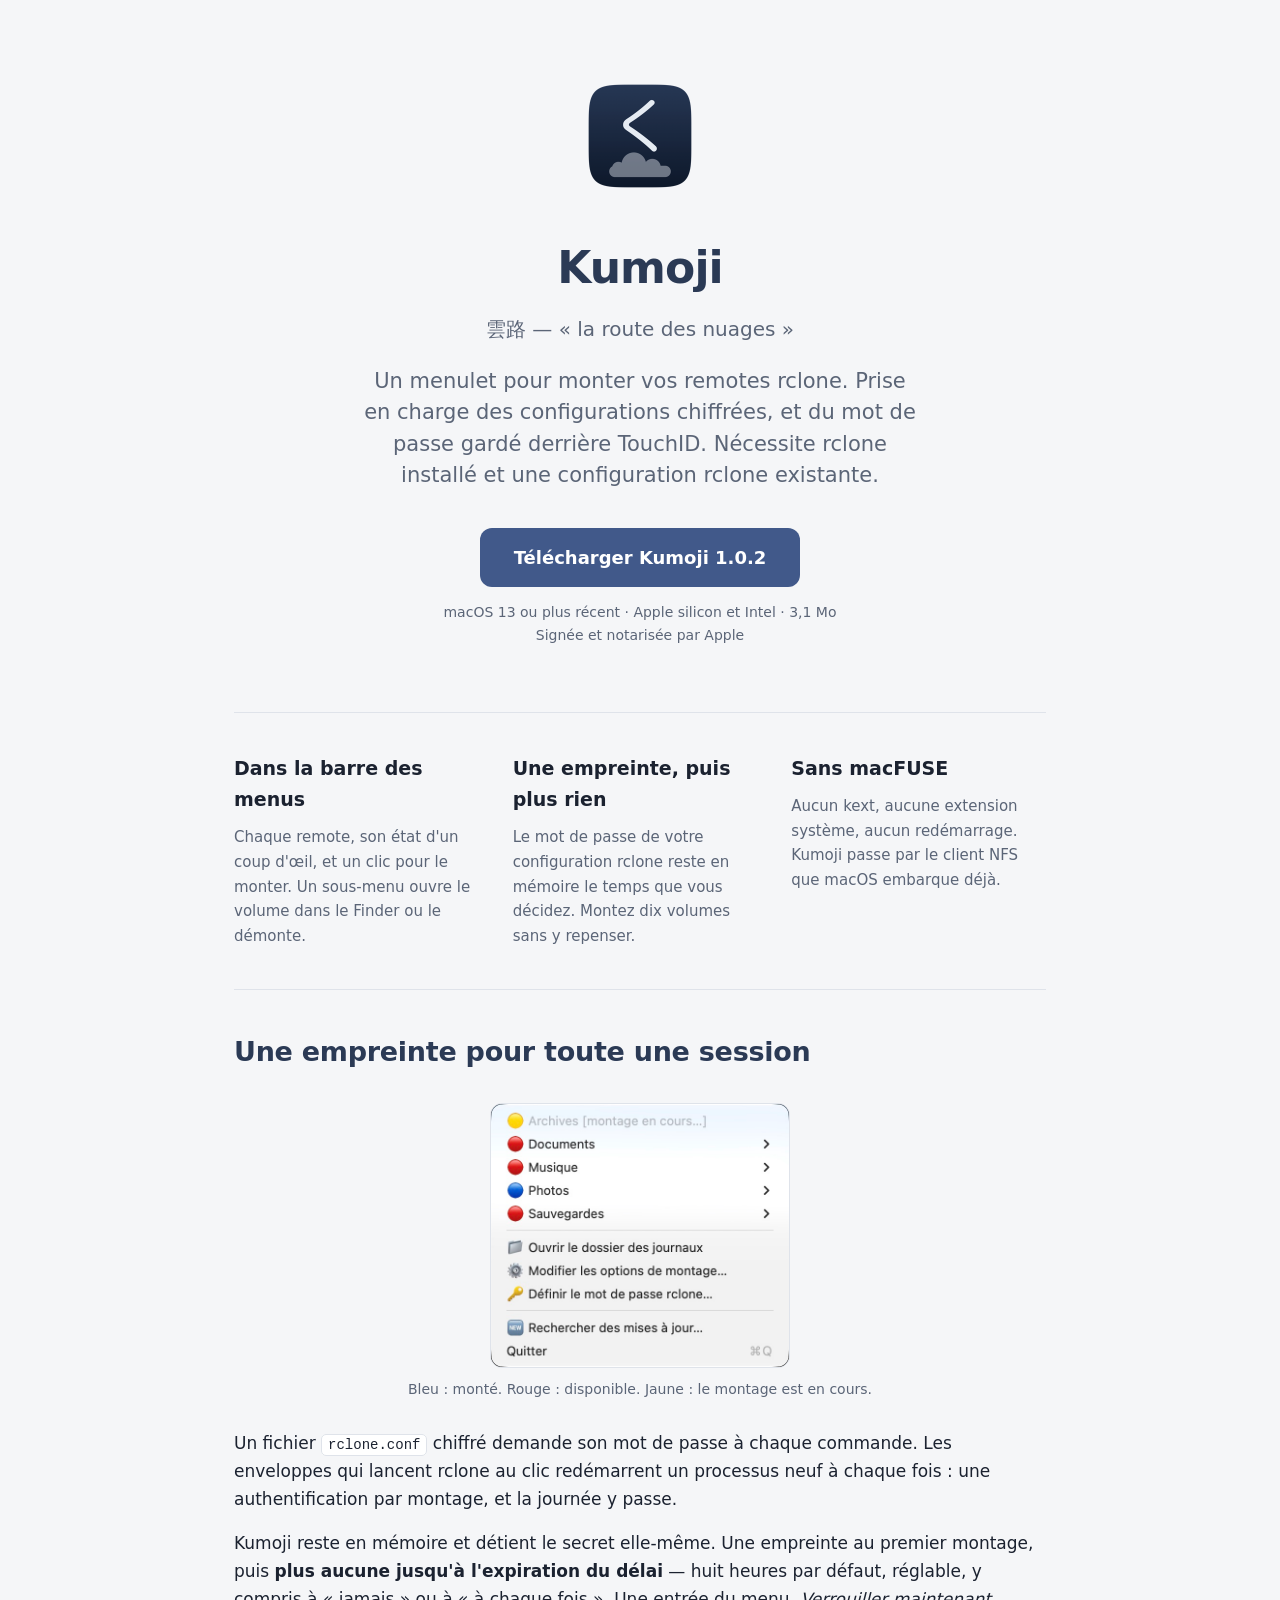
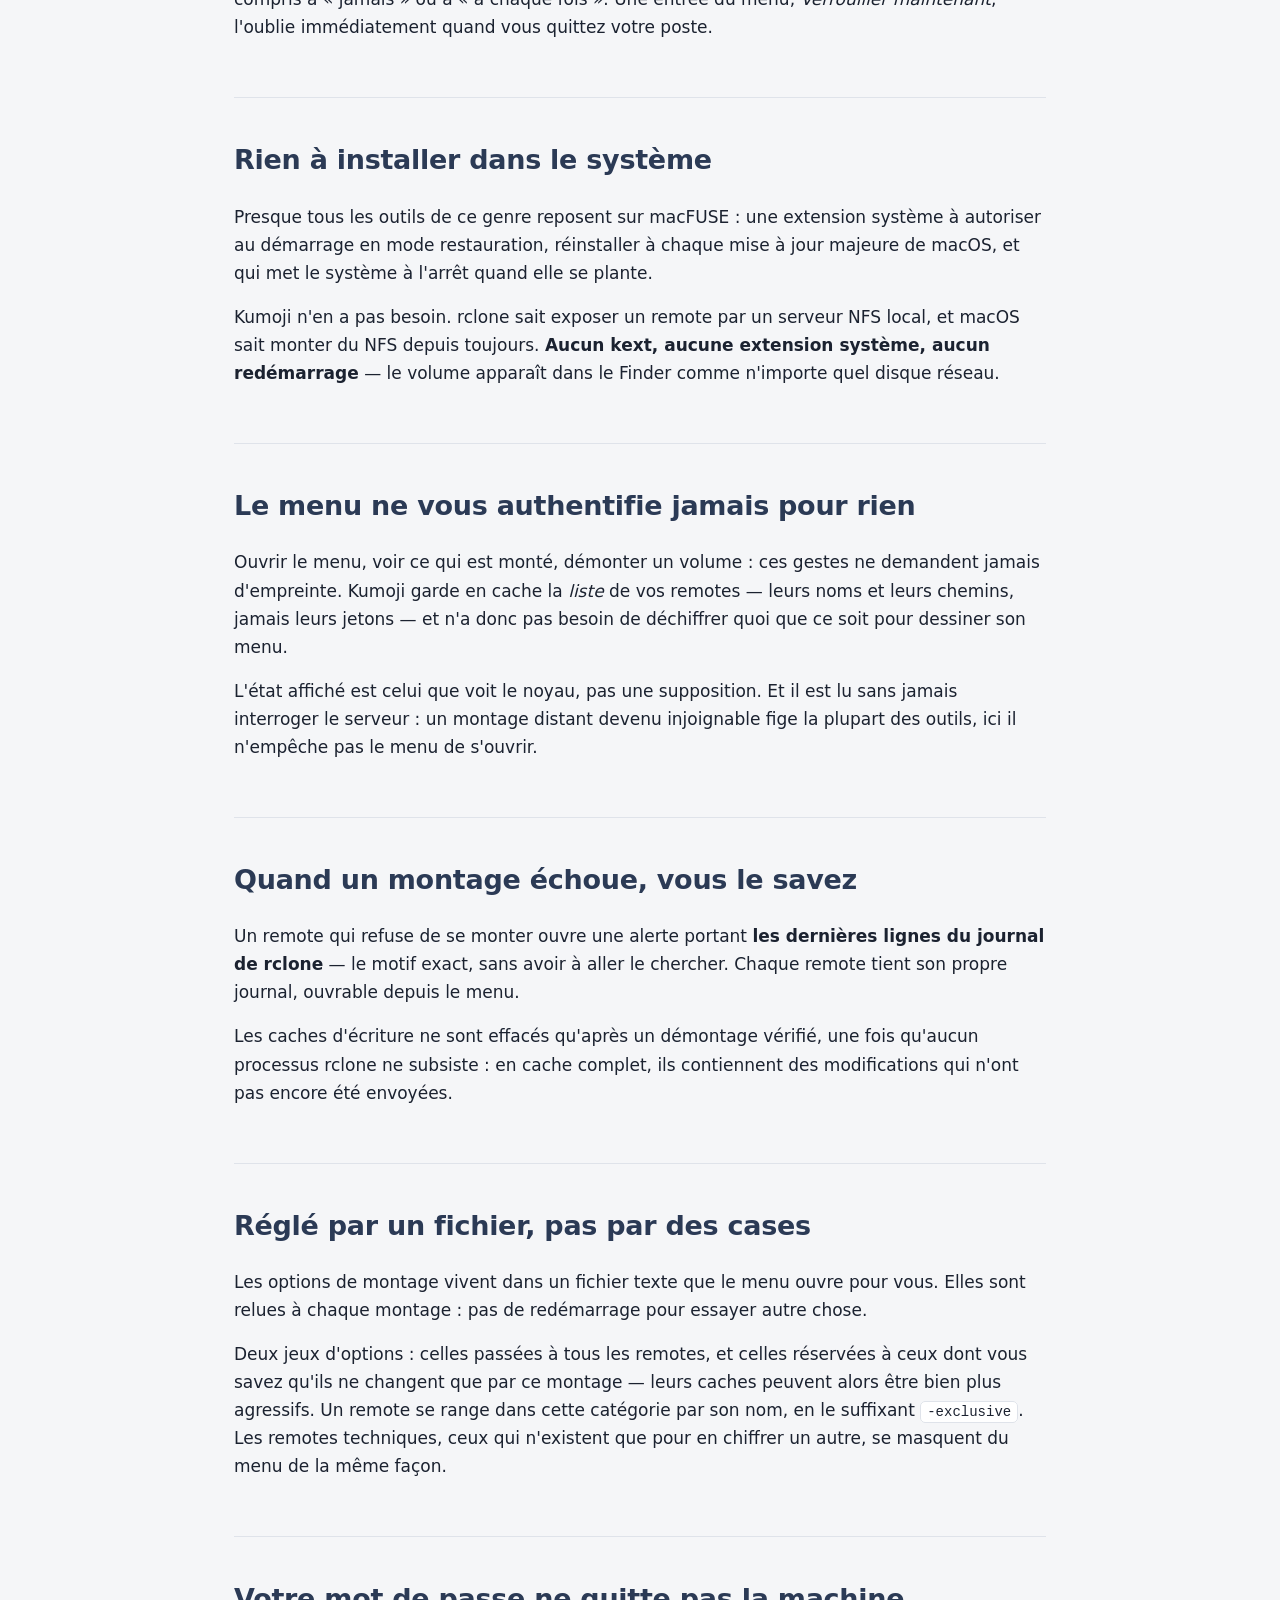
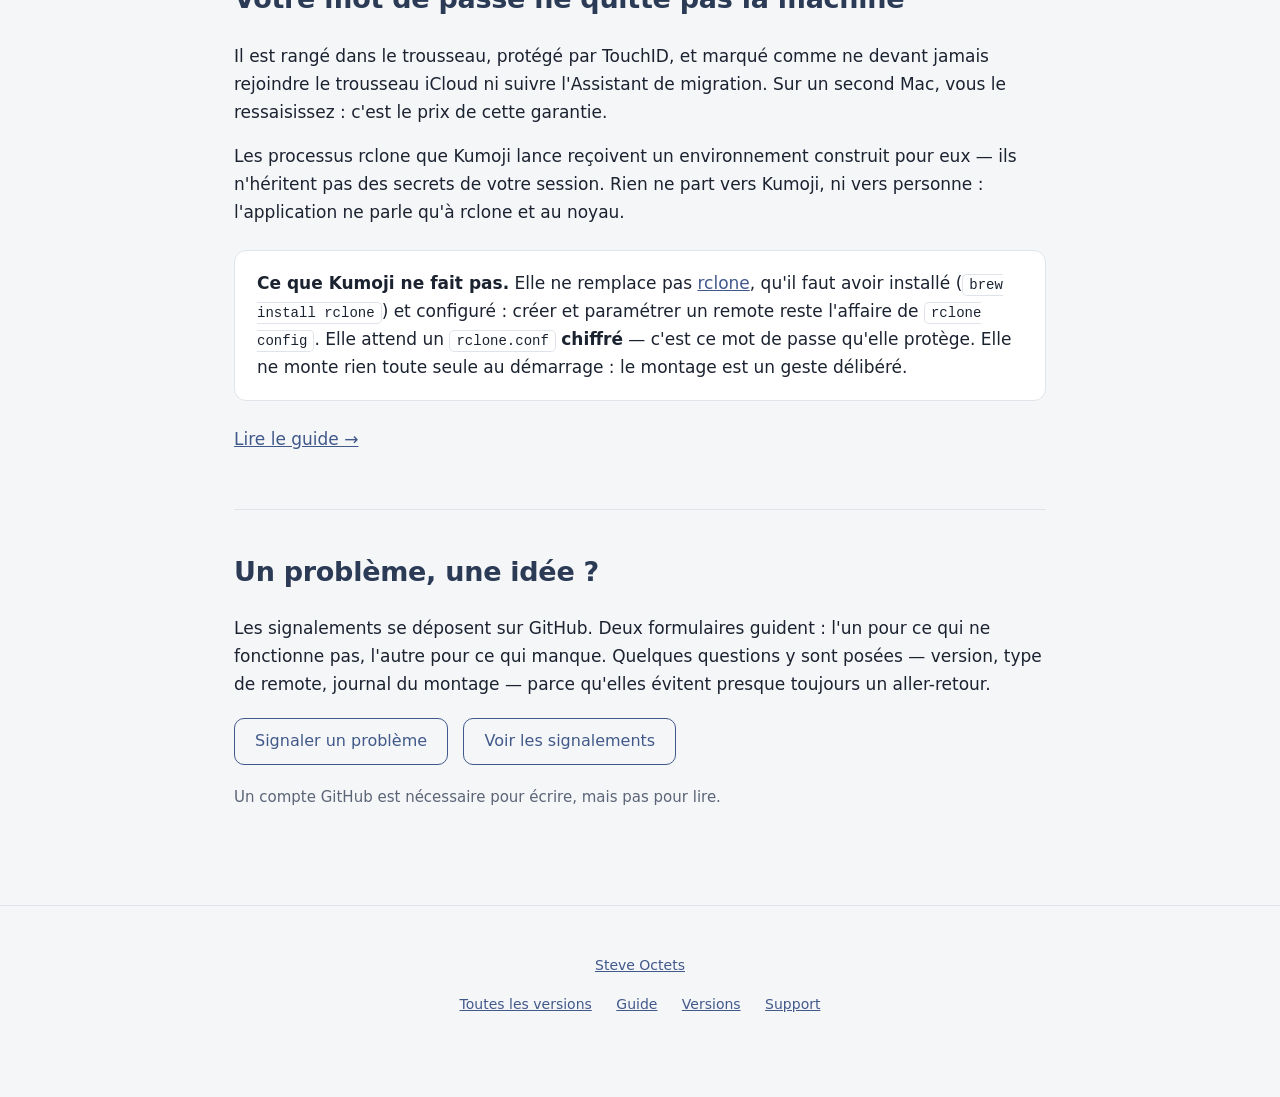
==== docs/index.html @ 9ede32c3 "Kumoji 1.0.2" ====
<!DOCTYPE html>
<html lang="fr">
<head>
<meta charset="utf-8">
<meta name="viewport" content="width=device-width, initial-scale=1">
<title>Kumoji — vos stockages rclone montés depuis la barre des menus</title>
<meta name="description" content="Un menulet pour monter vos remotes rclone. Prise en charge des configurations chiffrées, et du mot de passe gardé derrière TouchID. Nécessite rclone et une configuration rclone existante.">
<link rel="icon" href="images/icone.png">
<link rel="stylesheet" href="style.css">
</head>
<body>

<header>
    <img class="icone" src="images/icone.png" alt="L'icône de Kumoji : le hiragana ku, posé sur un nuage">
    <h1>Kumoji</h1>
    <p class="kana">雲路 — « la route des nuages »</p>
    <p class="accroche">
        Un menulet pour monter vos remotes rclone. Prise en charge des configurations
        chiffrées, et du mot de passe gardé derrière TouchID. Nécessite rclone installé et
        une configuration rclone existante.
    </p>
    <a class="telecharger" href="https://github.com/steveoctets/kumoji/releases/latest/download/Kumoji-1.0.2.zip">
        Télécharger Kumoji 1.0.2
    </a>
    <p class="dessous">
        macOS 13 ou plus récent · Apple silicon et Intel · 3,1 Mo<br>
        Signée et notarisée par Apple
    </p>
    <p class="dessous compteur" id="compteur" hidden></p>
</header>

<div class="contenu">

<section>
    <div class="trois">
        <div>
            <h3>Dans la barre des menus</h3>
            <p>Chaque remote, son état d'un coup d'œil, et un clic pour le monter. Un
            sous-menu ouvre le volume dans le Finder ou le démonte.</p>
        </div>
        <div>
            <h3>Une empreinte, puis plus rien</h3>
            <p>Le mot de passe de votre configuration rclone reste en mémoire le temps
            que vous décidez. Montez dix volumes sans y repenser.</p>
        </div>
        <div>
            <h3>Sans macFUSE</h3>
            <p>Aucun kext, aucune extension système, aucun redémarrage. Kumoji passe par
            le client NFS que macOS embarque déjà.</p>
        </div>
    </div>
</section>

<section>
    <h2>Une empreinte pour toute une session</h2>
    <figure>
        <img class="etroite" src="images/menu.jpg" alt="Le menu de Kumoji déroulé : la liste des remotes avec une pastille de couleur, puis les commandes de configuration">
        <figcaption>Bleu : monté. Rouge : disponible. Jaune : le montage est en cours.</figcaption>
    </figure>
    <p>
        Un fichier <code>rclone.conf</code> chiffré demande son mot de passe à chaque
        commande. Les enveloppes qui lancent rclone au clic redémarrent un processus neuf à
        chaque fois : une authentification par montage, et la journée y passe.
    </p>
    <p>
        Kumoji reste en mémoire et détient le secret elle-même. Une empreinte au premier
        montage, puis <strong>plus aucune jusqu'à l'expiration du délai</strong> — huit heures
        par défaut, réglable, y compris à « jamais » ou à « à chaque fois ». Une entrée du
        menu, <em>Verrouiller maintenant</em>, l'oublie immédiatement quand vous quittez votre
        poste.
    </p>
</section>

<section>
    <h2>Rien à installer dans le système</h2>
    <p>
        Presque tous les outils de ce genre reposent sur macFUSE : une extension système à
        autoriser au démarrage en mode restauration, réinstaller à chaque mise à jour majeure
        de macOS, et qui met le système à l'arrêt quand elle se plante.
    </p>
    <p>
        Kumoji n'en a pas besoin. rclone sait exposer un remote par un serveur NFS local, et
        macOS sait monter du NFS depuis toujours. <strong>Aucun kext, aucune extension
        système, aucun redémarrage</strong> — le volume apparaît dans le Finder comme
        n'importe quel disque réseau.
    </p>
</section>

<section>
    <h2>Le menu ne vous authentifie jamais pour rien</h2>
    <p>
        Ouvrir le menu, voir ce qui est monté, démonter un volume : ces gestes ne demandent
        jamais d'empreinte. Kumoji garde en cache la <em>liste</em> de vos remotes — leurs noms
        et leurs chemins, jamais leurs jetons — et n'a donc pas besoin de déchiffrer quoi que
        ce soit pour dessiner son menu.
    </p>
    <p>
        L'état affiché est celui que voit le noyau, pas une supposition. Et il est lu sans
        jamais interroger le serveur : un montage distant devenu injoignable fige la plupart
        des outils, ici il n'empêche pas le menu de s'ouvrir.
    </p>
</section>

<section>
    <h2>Quand un montage échoue, vous le savez</h2>
    <p>
        Un remote qui refuse de se monter ouvre une alerte portant <strong>les dernières lignes
        du journal de rclone</strong> — le motif exact, sans avoir à aller le chercher. Chaque
        remote tient son propre journal, ouvrable depuis le menu.
    </p>
    <p>
        Les caches d'écriture ne sont effacés qu'après un démontage vérifié, une fois qu'aucun
        processus rclone ne subsiste : en cache complet, ils contiennent des modifications qui
        n'ont pas encore été envoyées.
    </p>
</section>

<section>
    <h2>Réglé par un fichier, pas par des cases</h2>
    <p>
        Les options de montage vivent dans un fichier texte que le menu ouvre pour vous. Elles
        sont relues à chaque montage : pas de redémarrage pour essayer autre chose.
    </p>
    <p>
        Deux jeux d'options : celles passées à tous les remotes, et celles réservées à ceux
        dont vous savez qu'ils ne changent que par ce montage — leurs caches peuvent alors être
        bien plus agressifs. Un remote se range dans cette catégorie par son nom, en le
        suffixant <code>-exclusive</code>. Les remotes techniques, ceux qui n'existent que pour
        en chiffrer un autre, se masquent du menu de la même façon.
    </p>
</section>

<section>
    <h2>Votre mot de passe ne quitte pas la machine</h2>
    <p>
        Il est rangé dans le trousseau, protégé par TouchID, et marqué comme ne devant jamais
        rejoindre le trousseau iCloud ni suivre l'Assistant de migration. Sur un second Mac,
        vous le ressaisissez : c'est le prix de cette garantie.
    </p>
    <p>
        Les processus rclone que Kumoji lance reçoivent un environnement construit pour eux —
        ils n'héritent pas des secrets de votre session. Rien ne part vers Kumoji, ni vers
        personne : l'application ne parle qu'à rclone et au noyau.
    </p>
    <div class="note" id="limites">
        <p>
            <strong>Ce que Kumoji ne fait pas.</strong> Elle ne remplace pas
            <a href="https://rclone.org">rclone</a>, qu'il faut avoir installé
            (<code>brew install rclone</code>) et configuré : créer et paramétrer un remote
            reste l'affaire de <code>rclone config</code>. Elle attend un
            <code>rclone.conf</code> <strong>chiffré</strong> — c'est ce mot de passe qu'elle
            protège. Elle ne monte rien toute seule au démarrage : le montage est un geste
            délibéré.
        </p>
    </div>
    <p><a href="guide.html">Lire le guide →</a></p>
</section>

<section id="support">
    <h2>Un problème, une idée ?</h2>
    <p>
        Les signalements se déposent sur GitHub. Deux formulaires guident : l'un pour ce qui ne
        fonctionne pas, l'autre pour ce qui manque. Quelques questions y sont posées — version,
        type de remote, journal du montage — parce qu'elles évitent presque toujours un
        aller-retour.
    </p>
    <p>
        <a class="bouton-second" href="https://github.com/steveoctets/kumoji/issues/new/choose">
            Signaler un problème
        </a>
        <a class="bouton-second" href="https://github.com/steveoctets/kumoji/issues">
            Voir les signalements
        </a>
    </p>
    <p style="font-size:15px; color:var(--encre-douce);">
        Un compte GitHub est nécessaire pour écrire, mais pas pour lire.
    </p>
</section>

</div>

<footer>
    <p><a href="https://steveoctets.github.io">Steve Octets</a></p>
    <p>
        <a href="https://github.com/steveoctets/kumoji/releases">Toutes les versions</a>
        <a href="guide.html">Guide</a>
        <a href="versions.html">Versions</a>
        <a href="https://github.com/steveoctets/kumoji/issues">Support</a>
    </p>
</footer>

<script>
// Le nombre de téléchargements, demandé à GitHub. En cas d'échec — hors ligne,
// quota d'appels dépassé — on n'affiche rien : mieux vaut un silence qu'un
// message d'erreur sur une page de présentation.
fetch('https://api.github.com/repos/steveoctets/kumoji/releases')
    .then(reponse => reponse.ok ? reponse.json() : Promise.reject())
    .then(versions => {
        const total = versions.reduce((somme, version) =>
            somme + version.assets.reduce((n, fichier) => n + fichier.download_count, 0), 0);
        if (total < 1) return;
        const element = document.getElementById('compteur');
        element.textContent = total.toLocaleString('fr-FR')
            + (total > 1 ? ' téléchargements' : ' téléchargement');
        element.hidden = false;
    })
    .catch(() => {});
</script>

</body>
</html>
---- docs/style.css ----
/* Kumoji — la palette de l'icône : ardoise, blanc bleuté. */
:root {
    color-scheme: light dark;
    --fond: #f5f6f8;
    --fond-carte: #ffffff;
    --encre: #1b2230;
    --encre-douce: #5b6577;
    --vert: #2b3a55;
    --accent-clair: #41598a;
    --trait: #dfe3ea;
}
@media (prefers-color-scheme: dark) {
    :root {
        --fond: #151e2e;
        --fond-carte: #1e2941;
        --encre: #e4eaf2;
        --encre-douce: #a0abbf;
        --vert: #e4eaf2;
        --accent-clair: #8fb0e2;
        --trait: #2b3a55;
    }
}

* { box-sizing: border-box; }

body {
    margin: 0;
    font: 17px/1.65 -apple-system, BlinkMacSystemFont, "Segoe UI", system-ui, sans-serif;
    color: var(--encre);
    background: var(--fond);
    -webkit-font-smoothing: antialiased;
}

.contenu { max-width: 860px; margin: 0 auto; padding: 0 24px; }

/* En-tête */
header { text-align: center; padding: 72px 24px 48px; }
header img.icone { width: 128px; height: 128px; border-radius: 28px; }
header h1 {
    font-size: 44px; margin: 24px 0 8px; letter-spacing: -0.02em;
    color: var(--vert);
}
header .kana { font-size: 20px; color: var(--encre-douce); margin: 0 0 20px; }
header p.accroche {
    font-size: 21px; line-height: 1.5; color: var(--encre-douce);
    max-width: 560px; margin: 0 auto 36px;
}

/* Le bouton de téléchargement */
.telecharger {
    display: inline-block; padding: 15px 34px; border-radius: 12px;
    background: var(--accent-clair); color: #fff; text-decoration: none;
    font-size: 18px; font-weight: 600;
    transition: transform .12s ease, filter .12s ease;
}
@media (prefers-color-scheme: dark) { .telecharger { color: #12211a; } }
.telecharger:hover { transform: translateY(-1px); filter: brightness(1.08); }
.dessous { font-size: 14px; color: var(--encre-douce); margin-top: 14px; }

/* Sections */
section { padding: 40px 0; border-top: 1px solid var(--trait); }
h2 { font-size: 27px; margin: 0 0 20px; letter-spacing: -0.01em; color: var(--vert); }
h3 { font-size: 19px; margin: 32px 0 10px; }
p { margin: 0 0 16px; }
a { color: var(--accent-clair); }

figure { margin: 28px 0; }
figure img {
    width: 100%; border-radius: 12px; border: 1px solid var(--trait);
    display: block;
}
figcaption {
    font-size: 14px; color: var(--encre-douce); margin-top: 10px;
    text-align: center;
}

.trois { display: grid; gap: 24px; grid-template-columns: repeat(auto-fit, minmax(230px, 1fr)); }
.trois h3 { margin-top: 0; }
.trois p { font-size: 15px; color: var(--encre-douce); margin: 0; }

ul, ol { padding-left: 22px; }
li { margin-bottom: 9px; }

/* Un bloc de configuration : le fond et la bordure appartiennent au bloc, pas à
   chacune de ses lignes — d'où le code neutralisé à l'intérieur. */
pre {
    background: var(--fond-carte); border: 1px solid var(--trait);
    border-radius: 12px; padding: 16px 20px; margin: 24px 0;
    overflow-x: auto;
}
pre code { background: none; border: 0; padding: 0; font-size: 13.5px; }

code {
    font: 14px ui-monospace, SFMono-Regular, Menlo, monospace;
    background: var(--fond-carte); padding: 2px 6px; border-radius: 5px;
    border: 1px solid var(--trait);
}

.note {
    background: var(--fond-carte); border: 1px solid var(--trait);
    border-radius: 12px; padding: 18px 22px; margin: 24px 0;
}
.note p:last-child { margin-bottom: 0; }

footer {
    text-align: center; padding: 48px 24px 64px;
    color: var(--encre-douce); font-size: 14px;
    border-top: 1px solid var(--trait); margin-top: 40px;
}
footer a { margin: 0 10px; }

nav.retour { padding-top: 28px; font-size: 15px; }

/* Le compteur de téléchargements : présent, mais qui ne réclame pas l'attention. */
.compteur { margin-top: 6px; opacity: .75; }

/* Deux captures côte à côte, qui s'empilent quand la place manque. */
.deux-colonnes {
    display: grid; gap: 14px;
    grid-template-columns: repeat(auto-fit, minmax(260px, 1fr));
    align-items: start;
}

/* Une capture étroite — un menu, une palette — n'a rien à gagner à être
   étirée sur toute la largeur : elle s'affiche à sa taille, centrée. */
figure img.etroite {
    max-width: 300px; margin: 0 auto;
}

/* Une capture prise en résolution logique : l'étirer la rendrait floue. Elle
   s'affiche à sa taille, et ne rétrécit que si la fenêtre l'exige. */
figure img.native {
    width: auto; max-width: 100%; margin: 0 auto;
}

/* Un bouton de second rang : présent sans concurrencer le téléchargement. */
.bouton-second {
    display: inline-block; margin: 4px 10px 4px 0; padding: 9px 20px;
    border: 1px solid var(--accent-clair); border-radius: 10px;
    color: var(--accent-clair); text-decoration: none; font-size: 16px;
    transition: background .12s ease, color .12s ease;
}
.bouton-second:hover { background: var(--accent-clair); color: var(--fond-carte); }
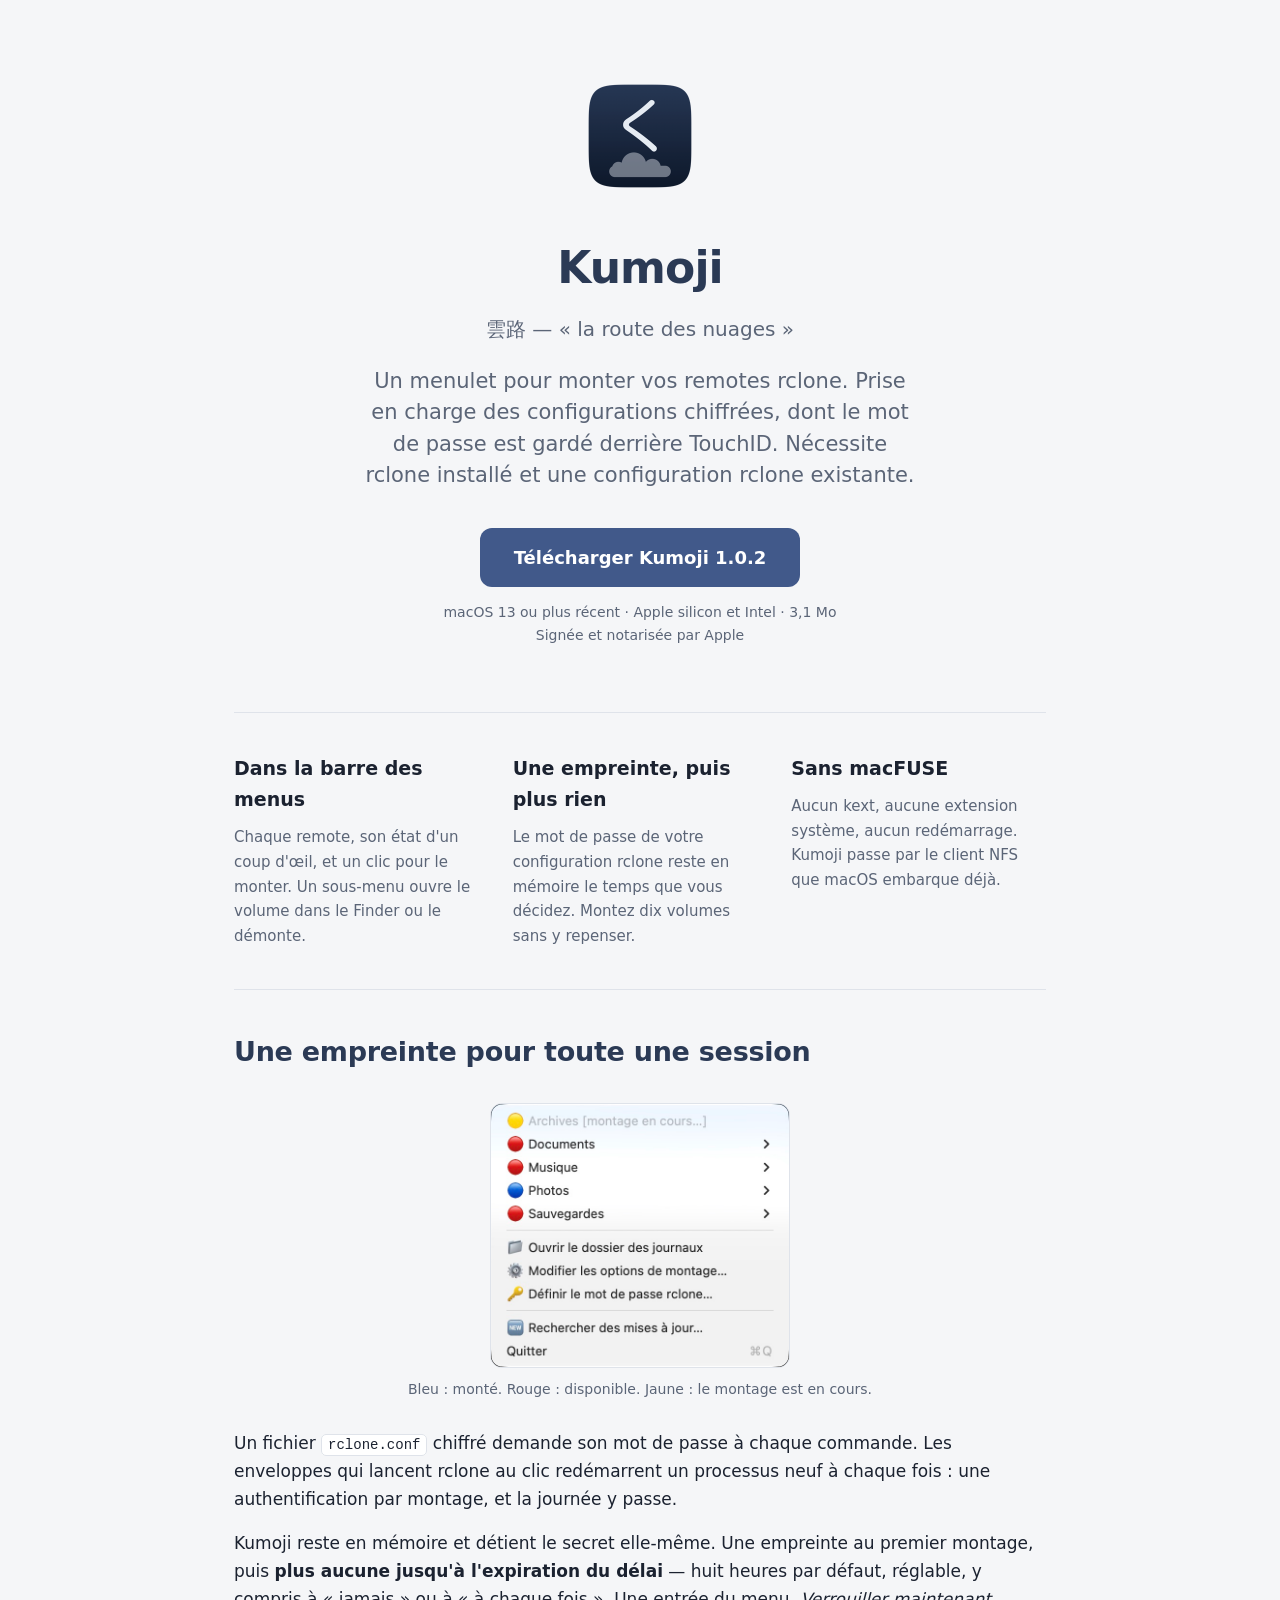
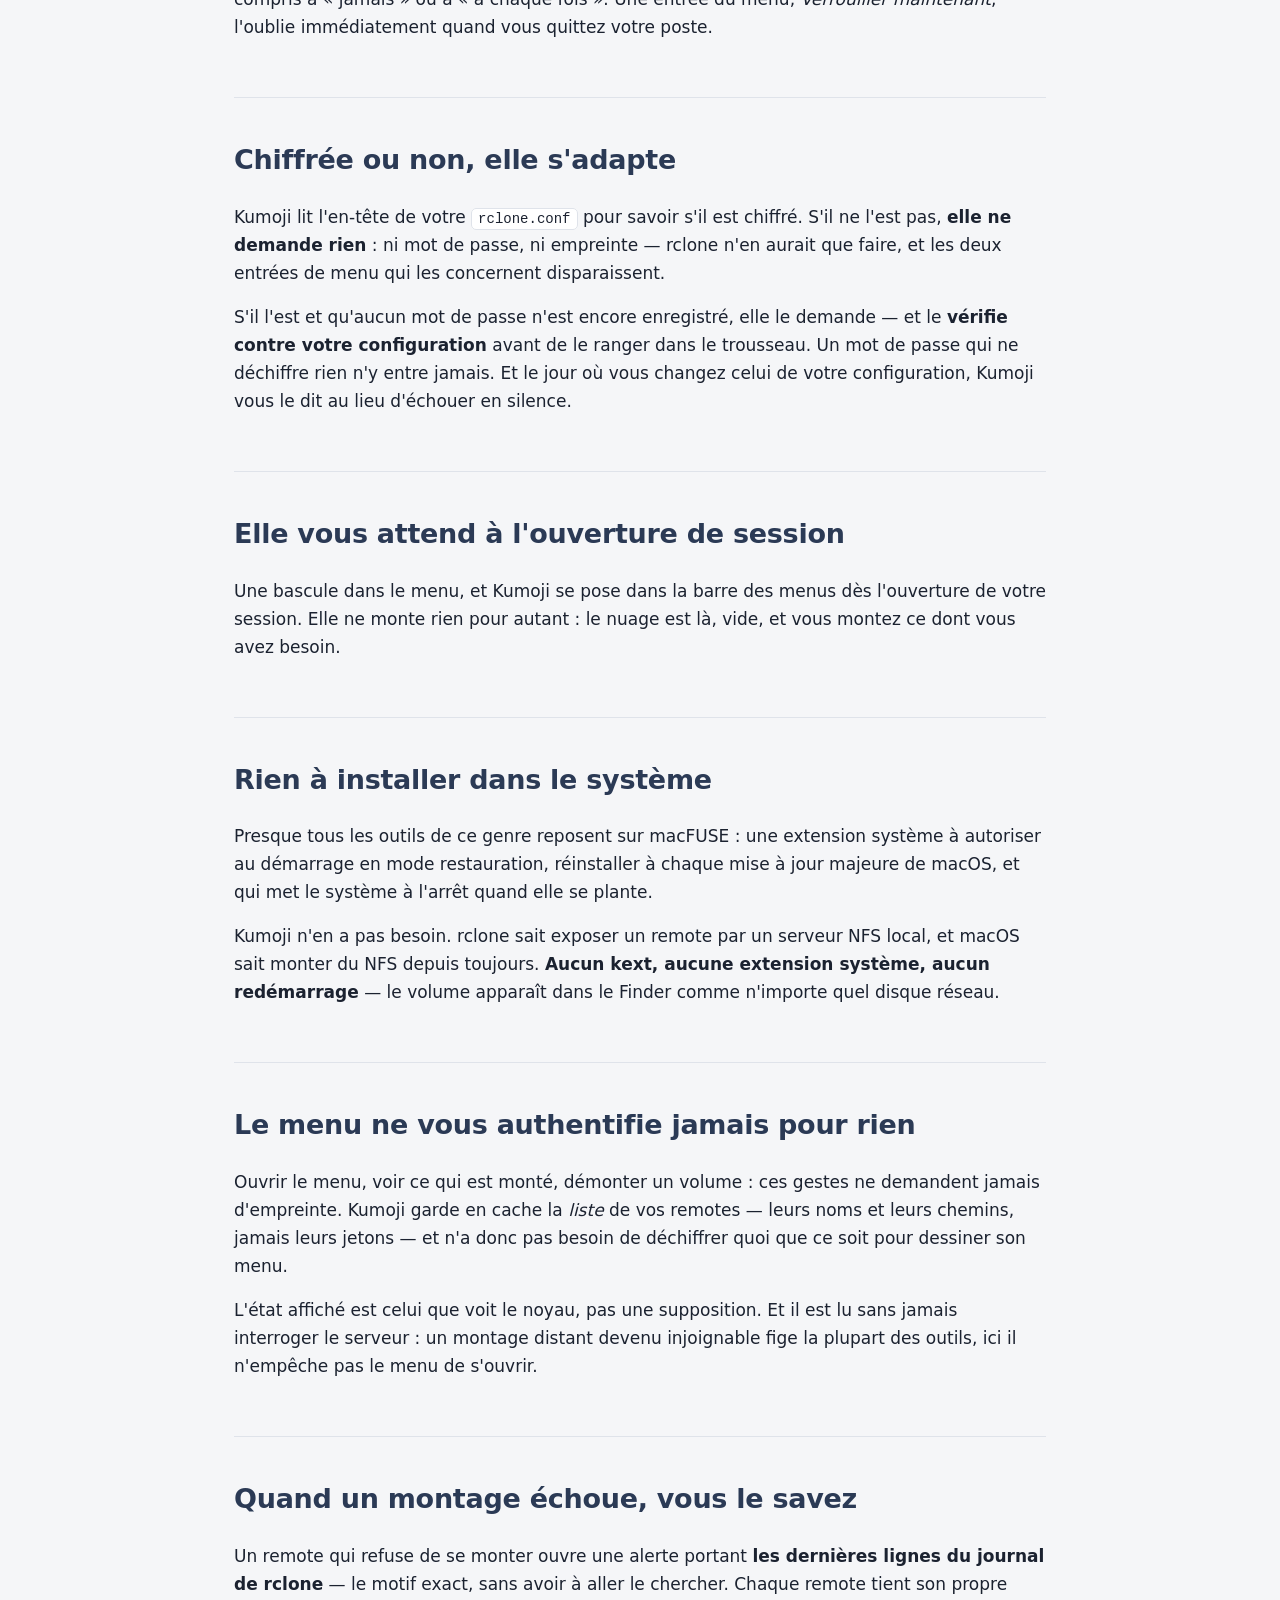
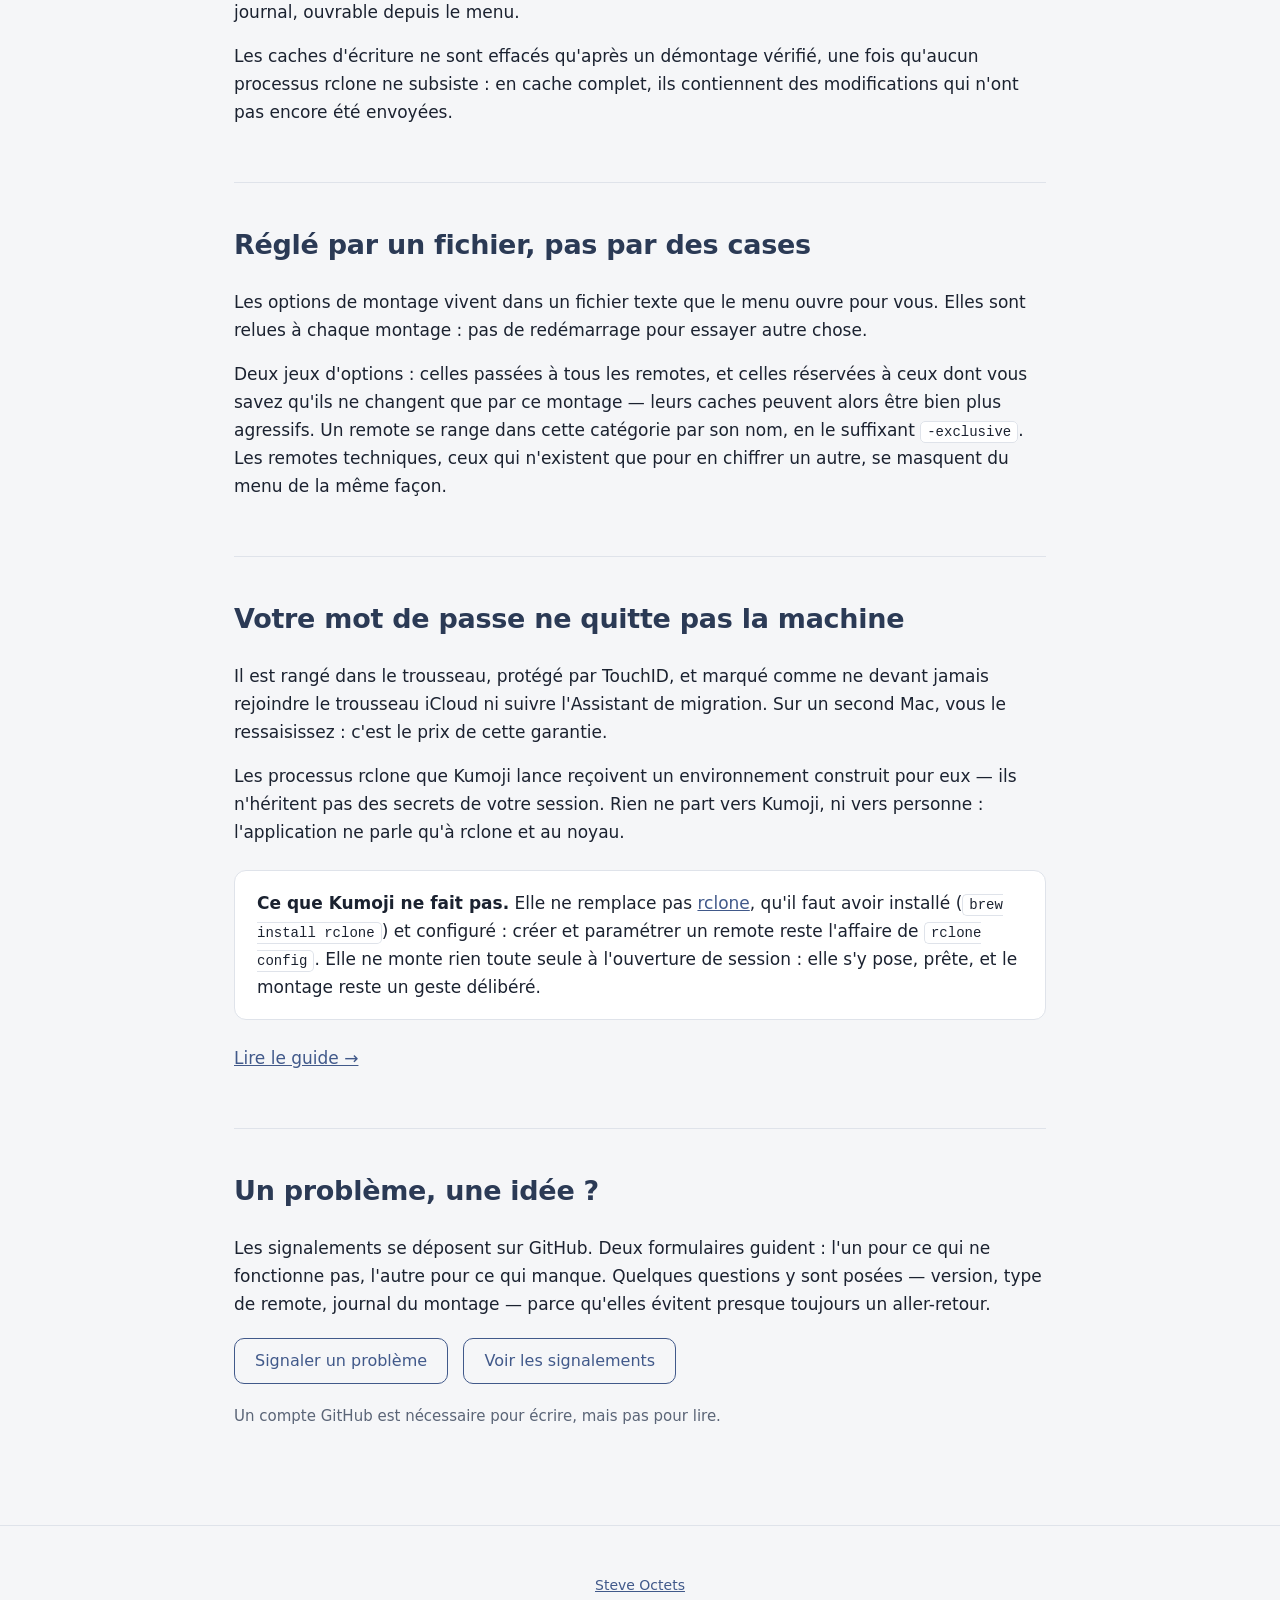
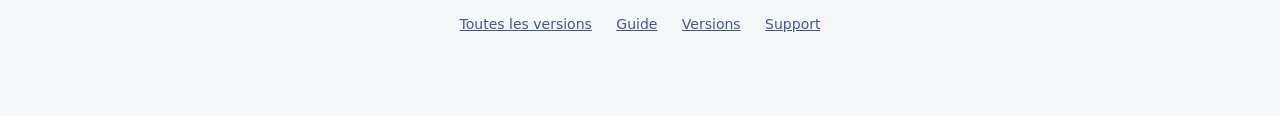
==== commit 9292f128: "Le site suit : chiffrement détecté, ouverture de session Trois affirmations devenaient fausses — « e" ====
--- a/docs/index.html
+++ b/docs/index.html
@@ -4,7 +4,7 @@
 <meta charset="utf-8">
 <meta name="viewport" content="width=device-width, initial-scale=1">
 <title>Kumoji — vos stockages rclone montés depuis la barre des menus</title>
-<meta name="description" content="Un menulet pour monter vos remotes rclone. Prise en charge des configurations chiffrées, et du mot de passe gardé derrière TouchID. Nécessite rclone et une configuration rclone existante.">
+<meta name="description" content="Un menulet pour monter vos remotes rclone. Prise en charge des configurations chiffrées, dont le mot de passe est gardé derrière TouchID. Nécessite rclone et une configuration rclone existante.">
 <link rel="icon" href="images/icone.png">
 <link rel="stylesheet" href="style.css">
 </head>
@@ -16,8 +16,8 @@
     <p class="kana">雲路 — « la route des nuages »</p>
     <p class="accroche">
         Un menulet pour monter vos remotes rclone. Prise en charge des configurations
-        chiffrées, et du mot de passe gardé derrière TouchID. Nécessite rclone installé et
-        une configuration rclone existante.
+        chiffrées, dont le mot de passe est gardé derrière TouchID. Nécessite rclone installé
+        et une configuration rclone existante.
     </p>
     <a class="telecharger" href="https://github.com/steveoctets/kumoji/releases/latest/download/Kumoji-1.0.2.zip">
         Télécharger Kumoji 1.0.2
@@ -72,6 +72,32 @@
 </section>
 
 <section>
+    <h2>Chiffrée ou non, elle s'adapte</h2>
+    <p>
+        Kumoji lit l'en-tête de votre <code>rclone.conf</code> pour savoir s'il est chiffré.
+        S'il ne l'est pas, <strong>elle ne demande rien</strong> : ni mot de passe, ni
+        empreinte — rclone n'en aurait que faire, et les deux entrées de menu qui les
+        concernent disparaissent.
+    </p>
+    <p>
+        S'il l'est et qu'aucun mot de passe n'est encore enregistré, elle le demande — et le
+        <strong>vérifie contre votre configuration</strong> avant de le ranger dans le
+        trousseau. Un mot de passe qui ne déchiffre rien n'y entre jamais. Et le jour où vous
+        changez celui de votre configuration, Kumoji vous le dit au lieu d'échouer en
+        silence.
+    </p>
+</section>
+
+<section>
+    <h2>Elle vous attend à l'ouverture de session</h2>
+    <p>
+        Une bascule dans le menu, et Kumoji se pose dans la barre des menus dès l'ouverture de
+        votre session. Elle ne monte rien pour autant : le nuage est là, vide, et vous montez
+        ce dont vous avez besoin.
+    </p>
+</section>
+
+<section>
     <h2>Rien à installer dans le système</h2>
     <p>
         Presque tous les outils de ce genre reposent sur macFUSE : une extension système à
@@ -147,9 +173,8 @@
             <strong>Ce que Kumoji ne fait pas.</strong> Elle ne remplace pas
             <a href="https://rclone.org">rclone</a>, qu'il faut avoir installé
             (<code>brew install rclone</code>) et configuré : créer et paramétrer un remote
-            reste l'affaire de <code>rclone config</code>. Elle attend un
-            <code>rclone.conf</code> <strong>chiffré</strong> — c'est ce mot de passe qu'elle
-            protège. Elle ne monte rien toute seule au démarrage : le montage est un geste
+            reste l'affaire de <code>rclone config</code>. Elle ne monte rien toute seule à
+            l'ouverture de session : elle s'y pose, prête, et le montage reste un geste
             délibéré.
         </p>
     </div>
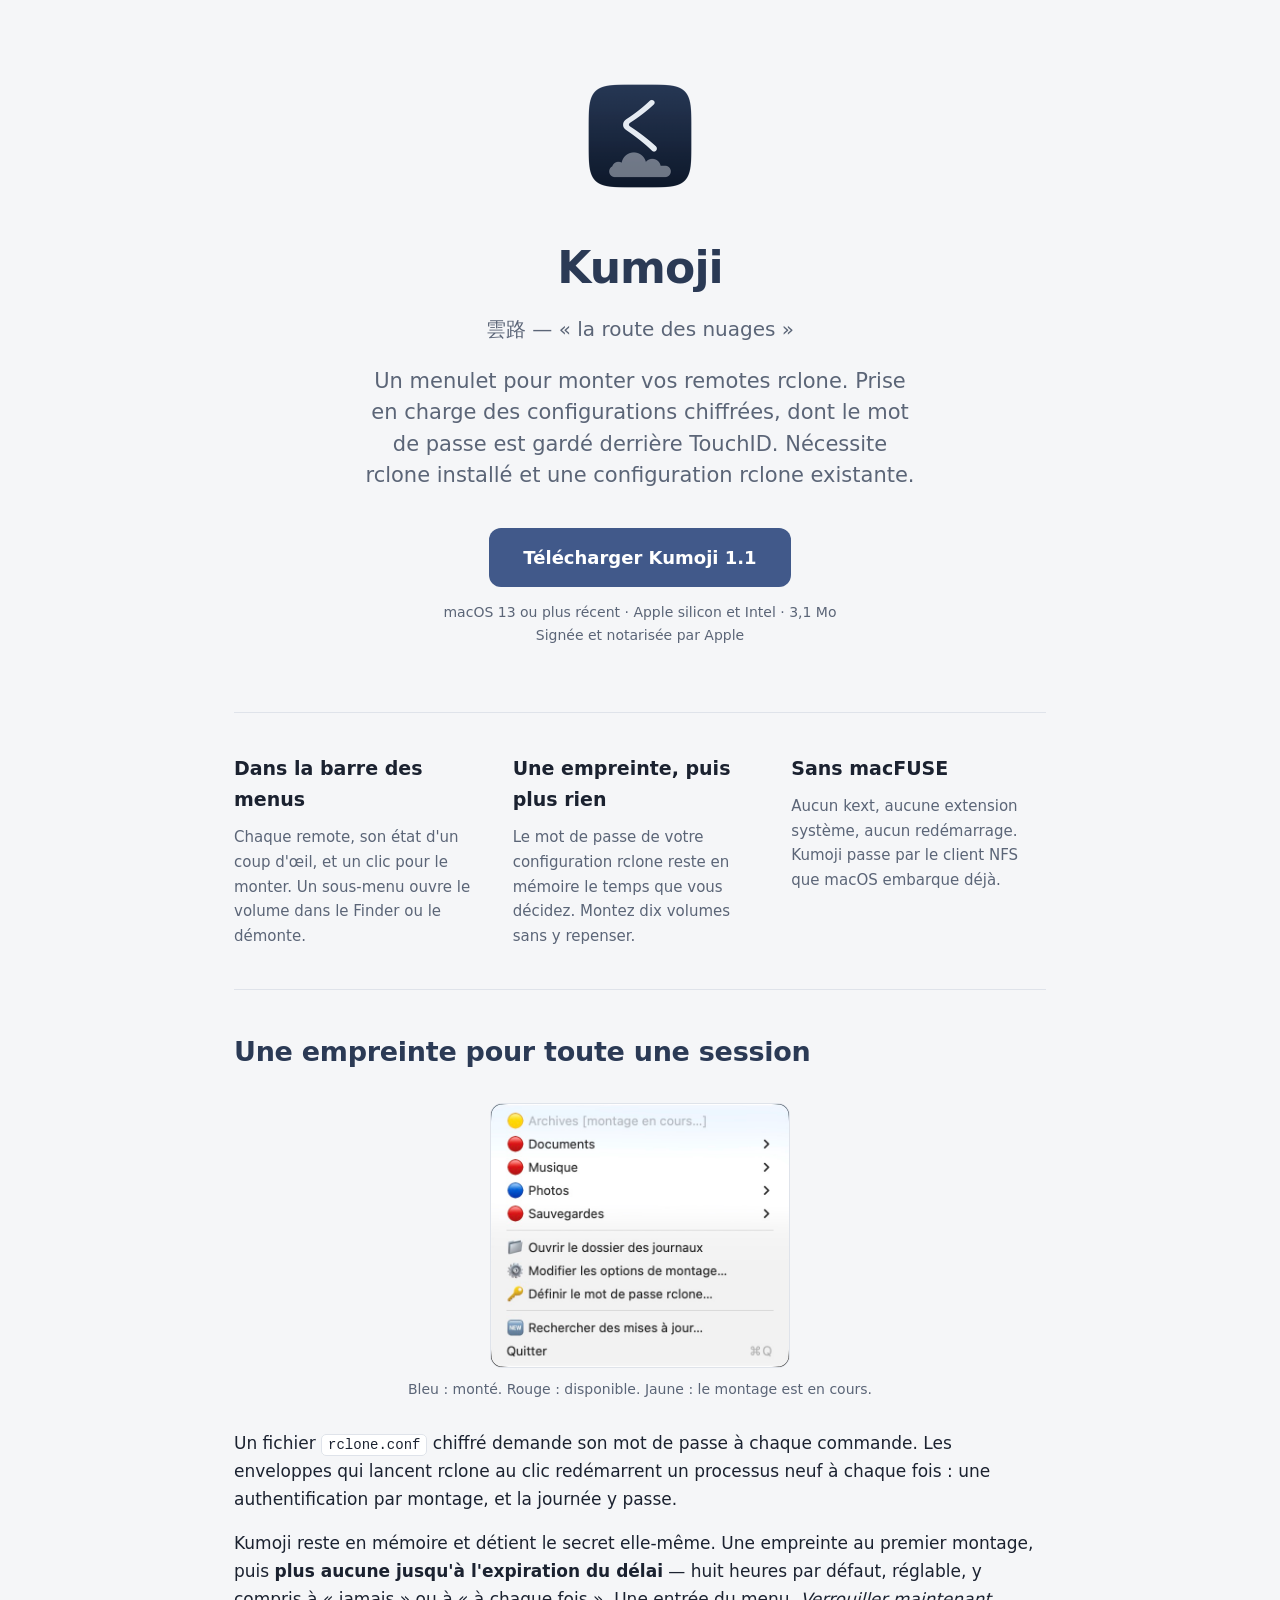
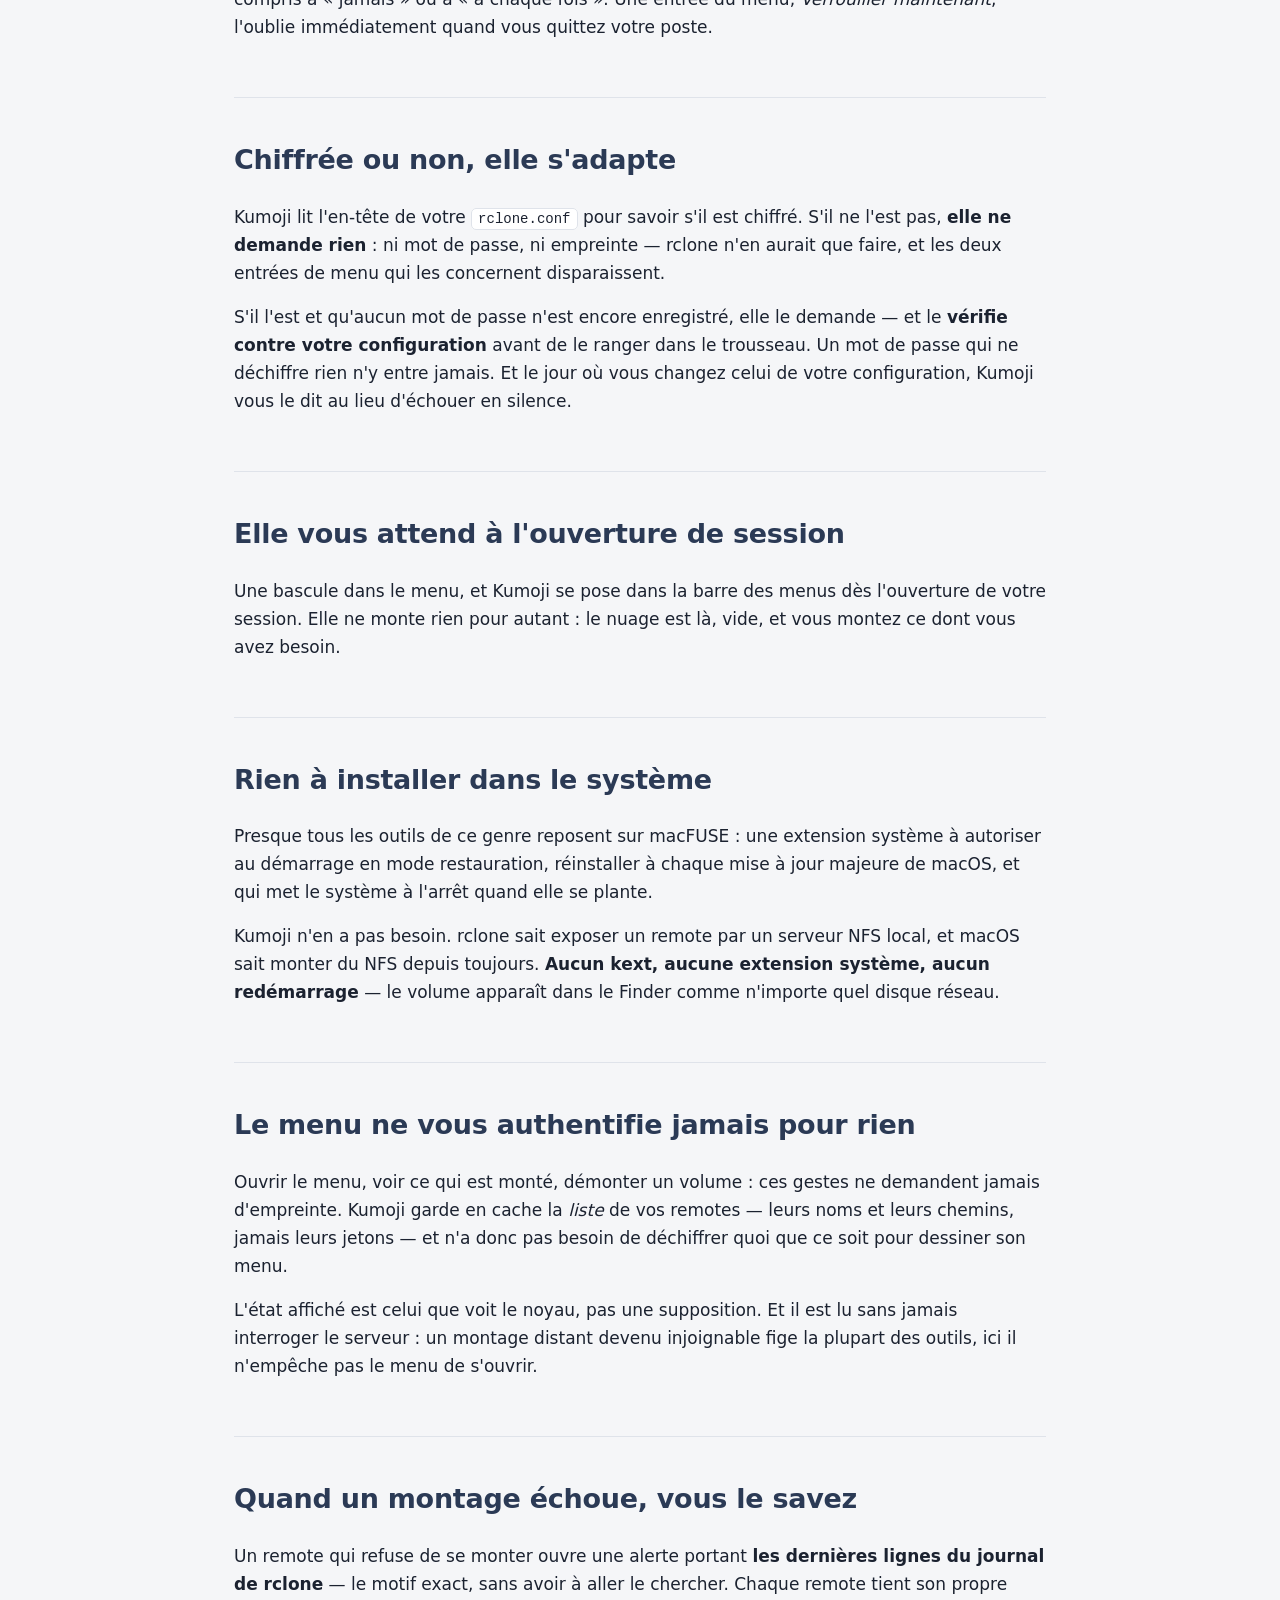
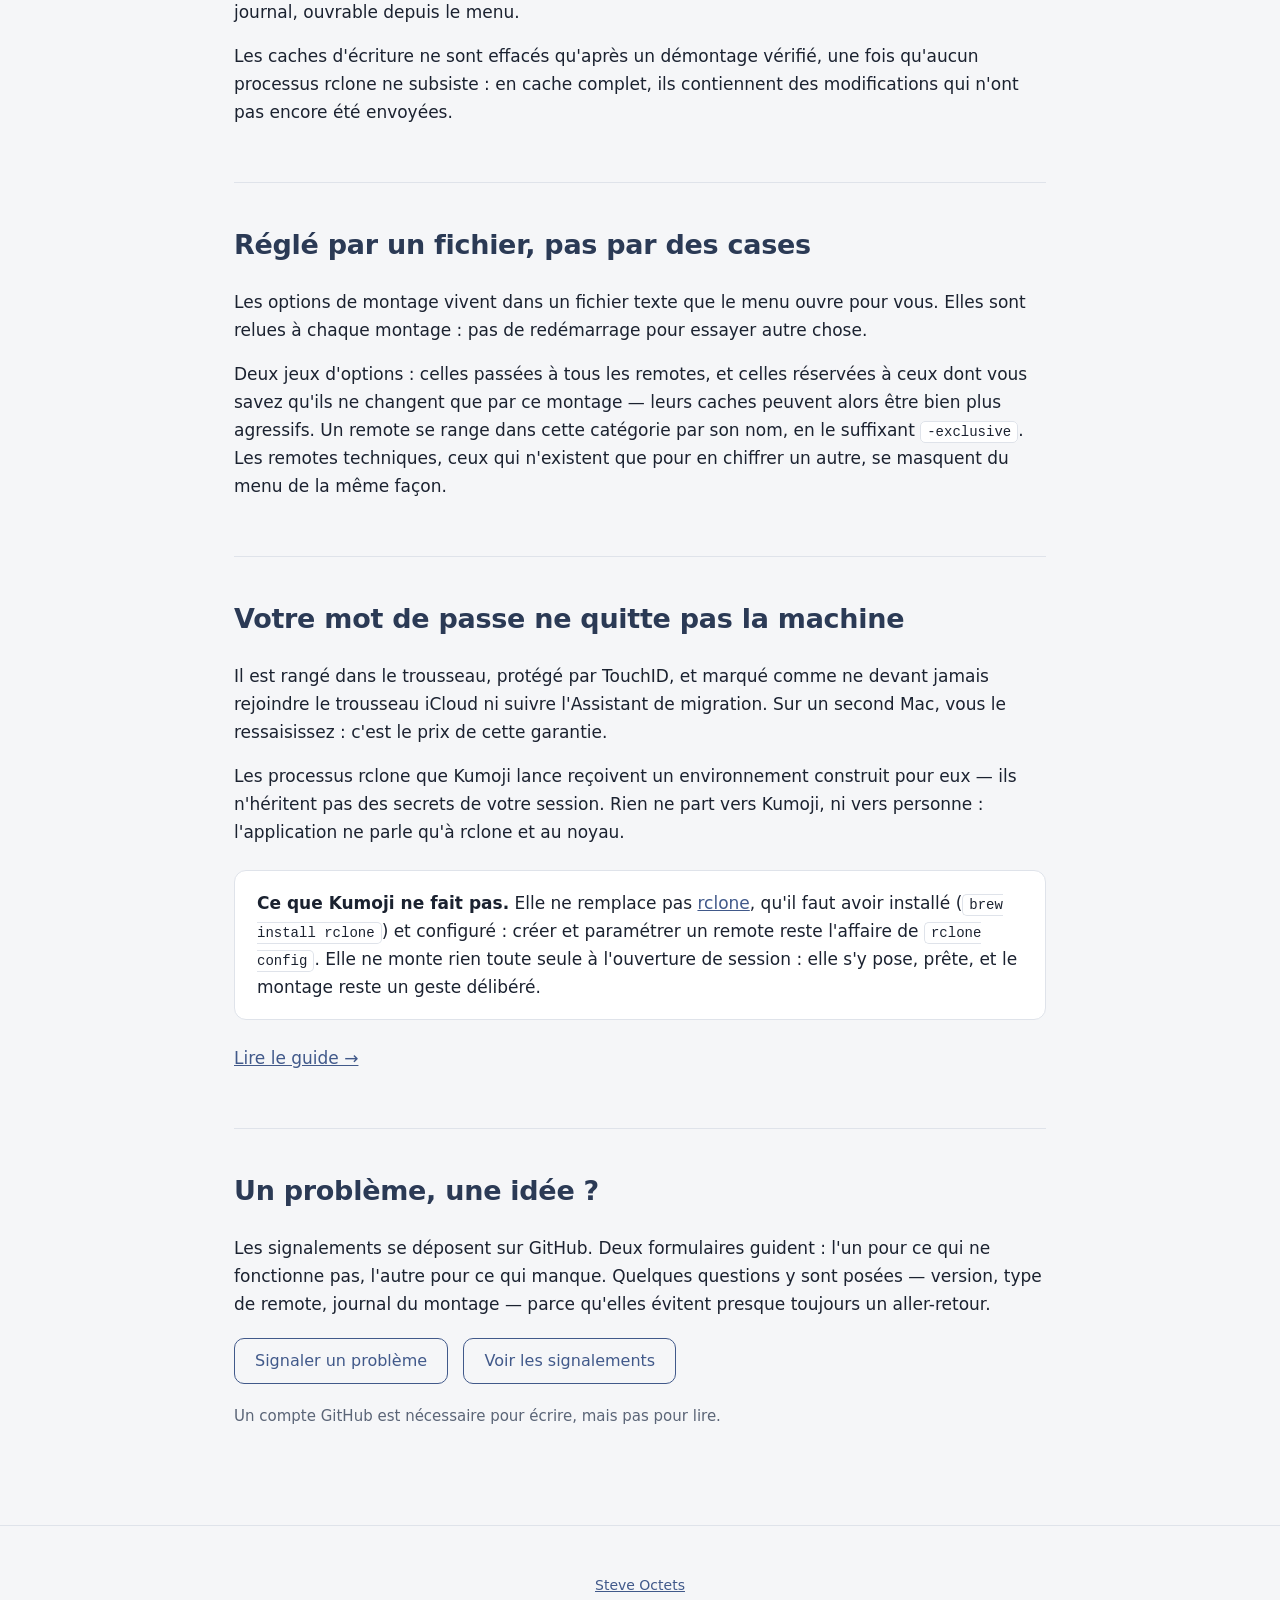
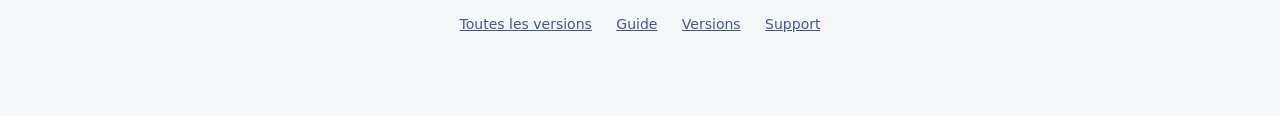
==== commit efc5298c: "Kumoji 1.1" ====
--- a/docs/index.html
+++ b/docs/index.html
@@ -19,8 +19,8 @@
         chiffrées, dont le mot de passe est gardé derrière TouchID. Nécessite rclone installé
         et une configuration rclone existante.
     </p>
-    <a class="telecharger" href="https://github.com/steveoctets/kumoji/releases/latest/download/Kumoji-1.0.2.zip">
-        Télécharger Kumoji 1.0.2
+    <a class="telecharger" href="https://github.com/steveoctets/kumoji/releases/latest/download/Kumoji-1.1.zip">
+        Télécharger Kumoji 1.1
     </a>
     <p class="dessous">
         macOS 13 ou plus récent · Apple silicon et Intel · 3,1 Mo<br>
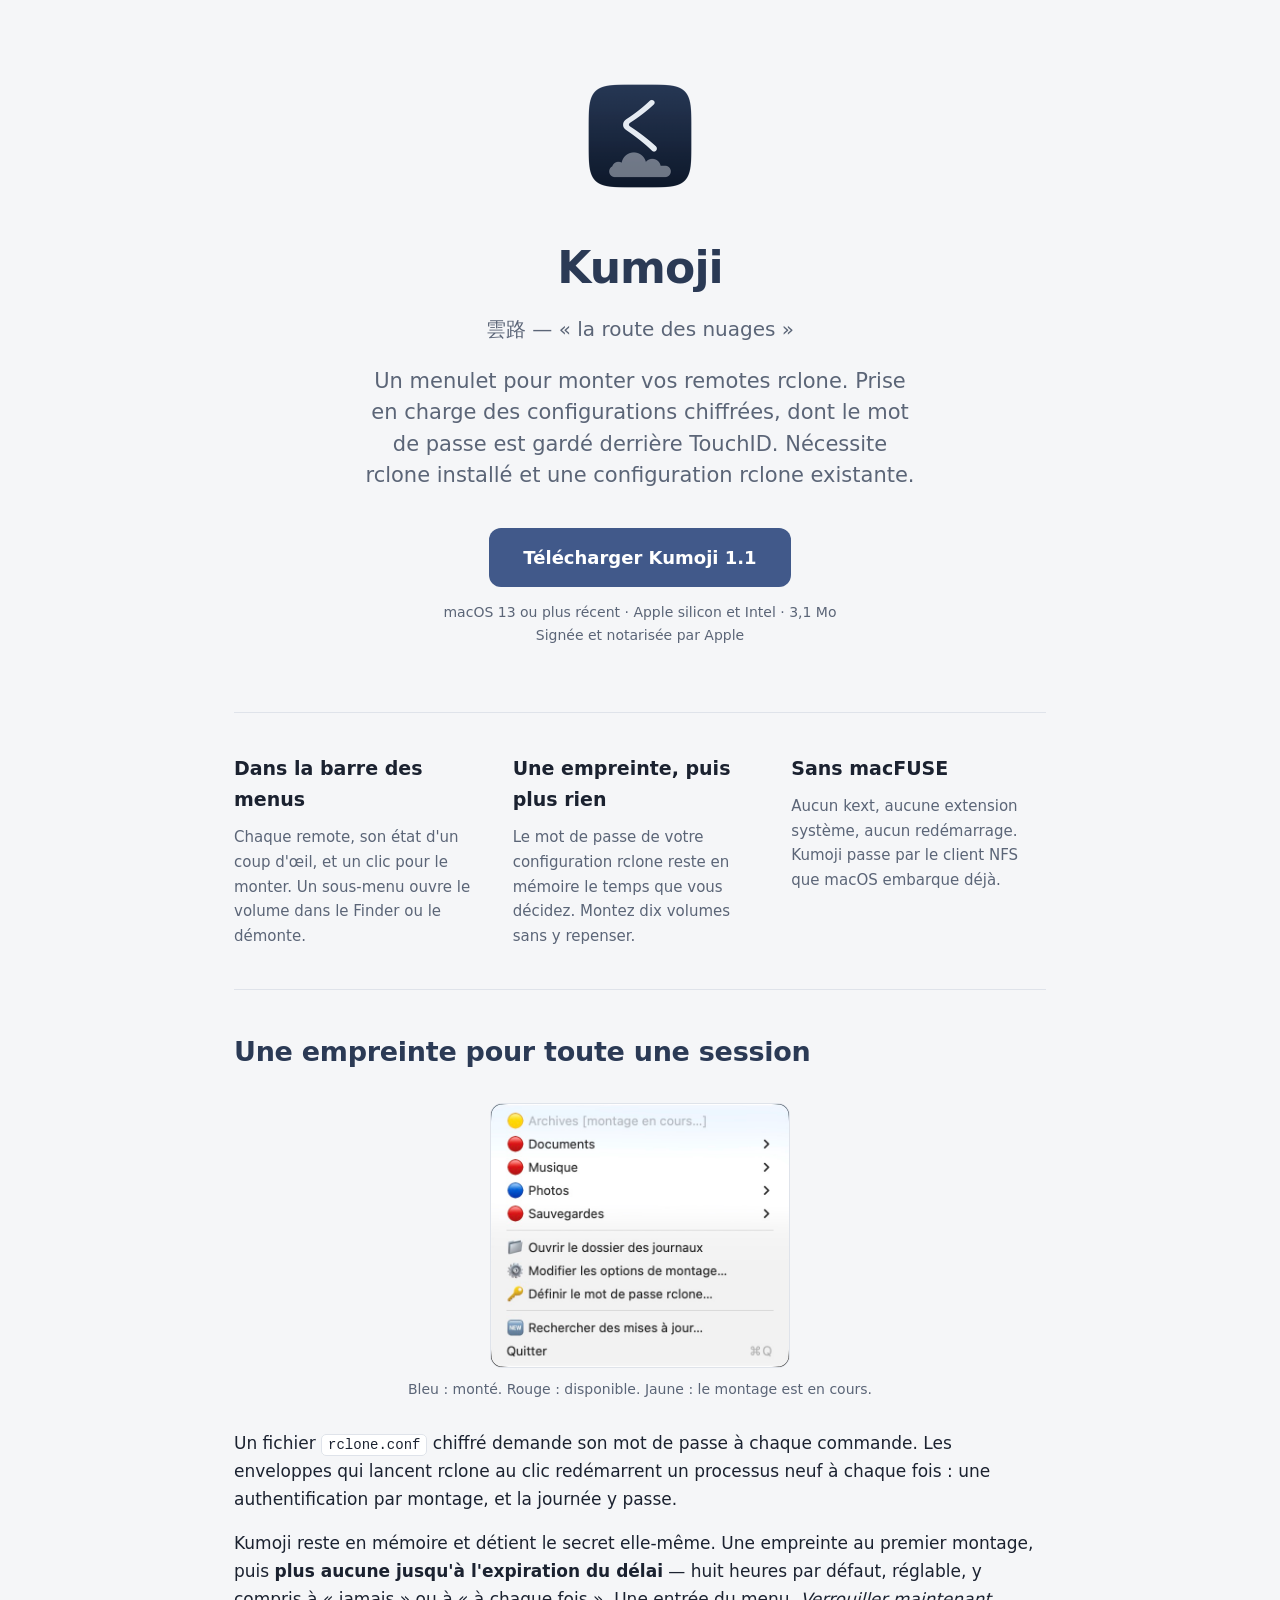
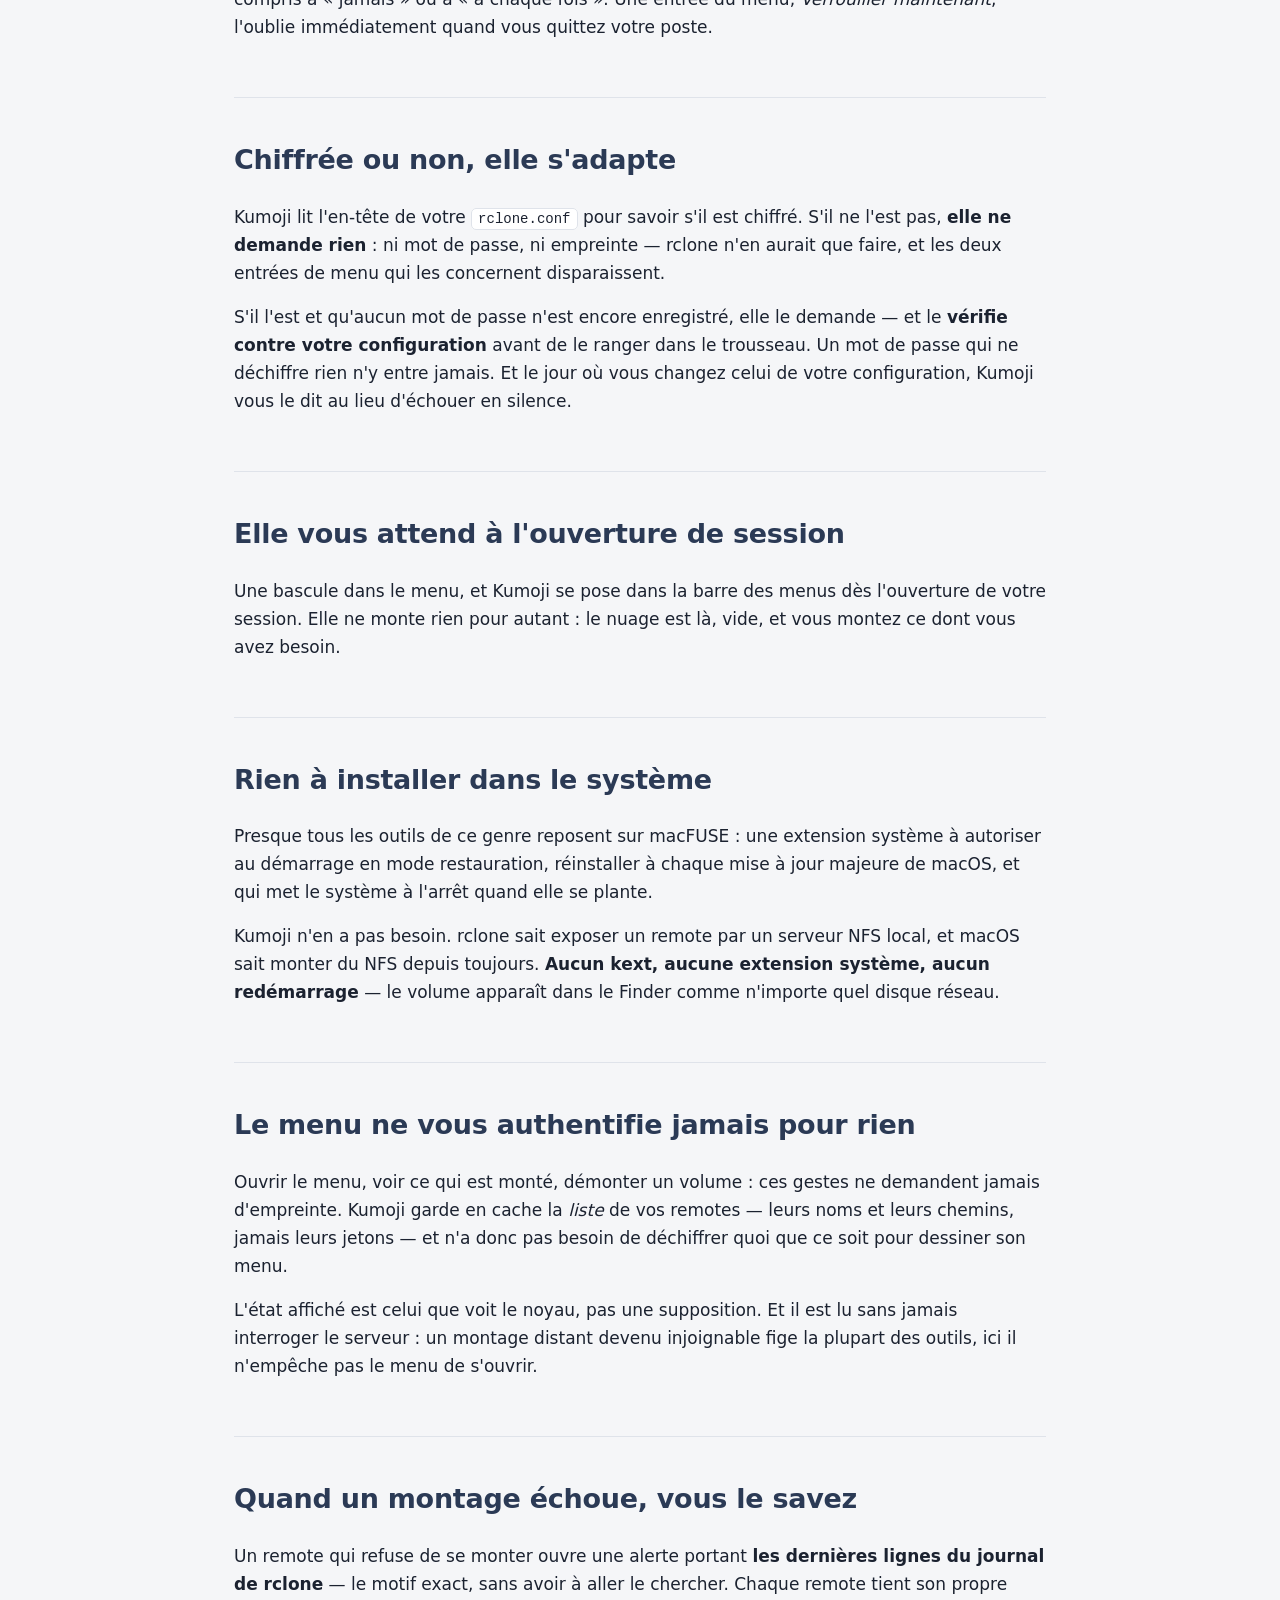
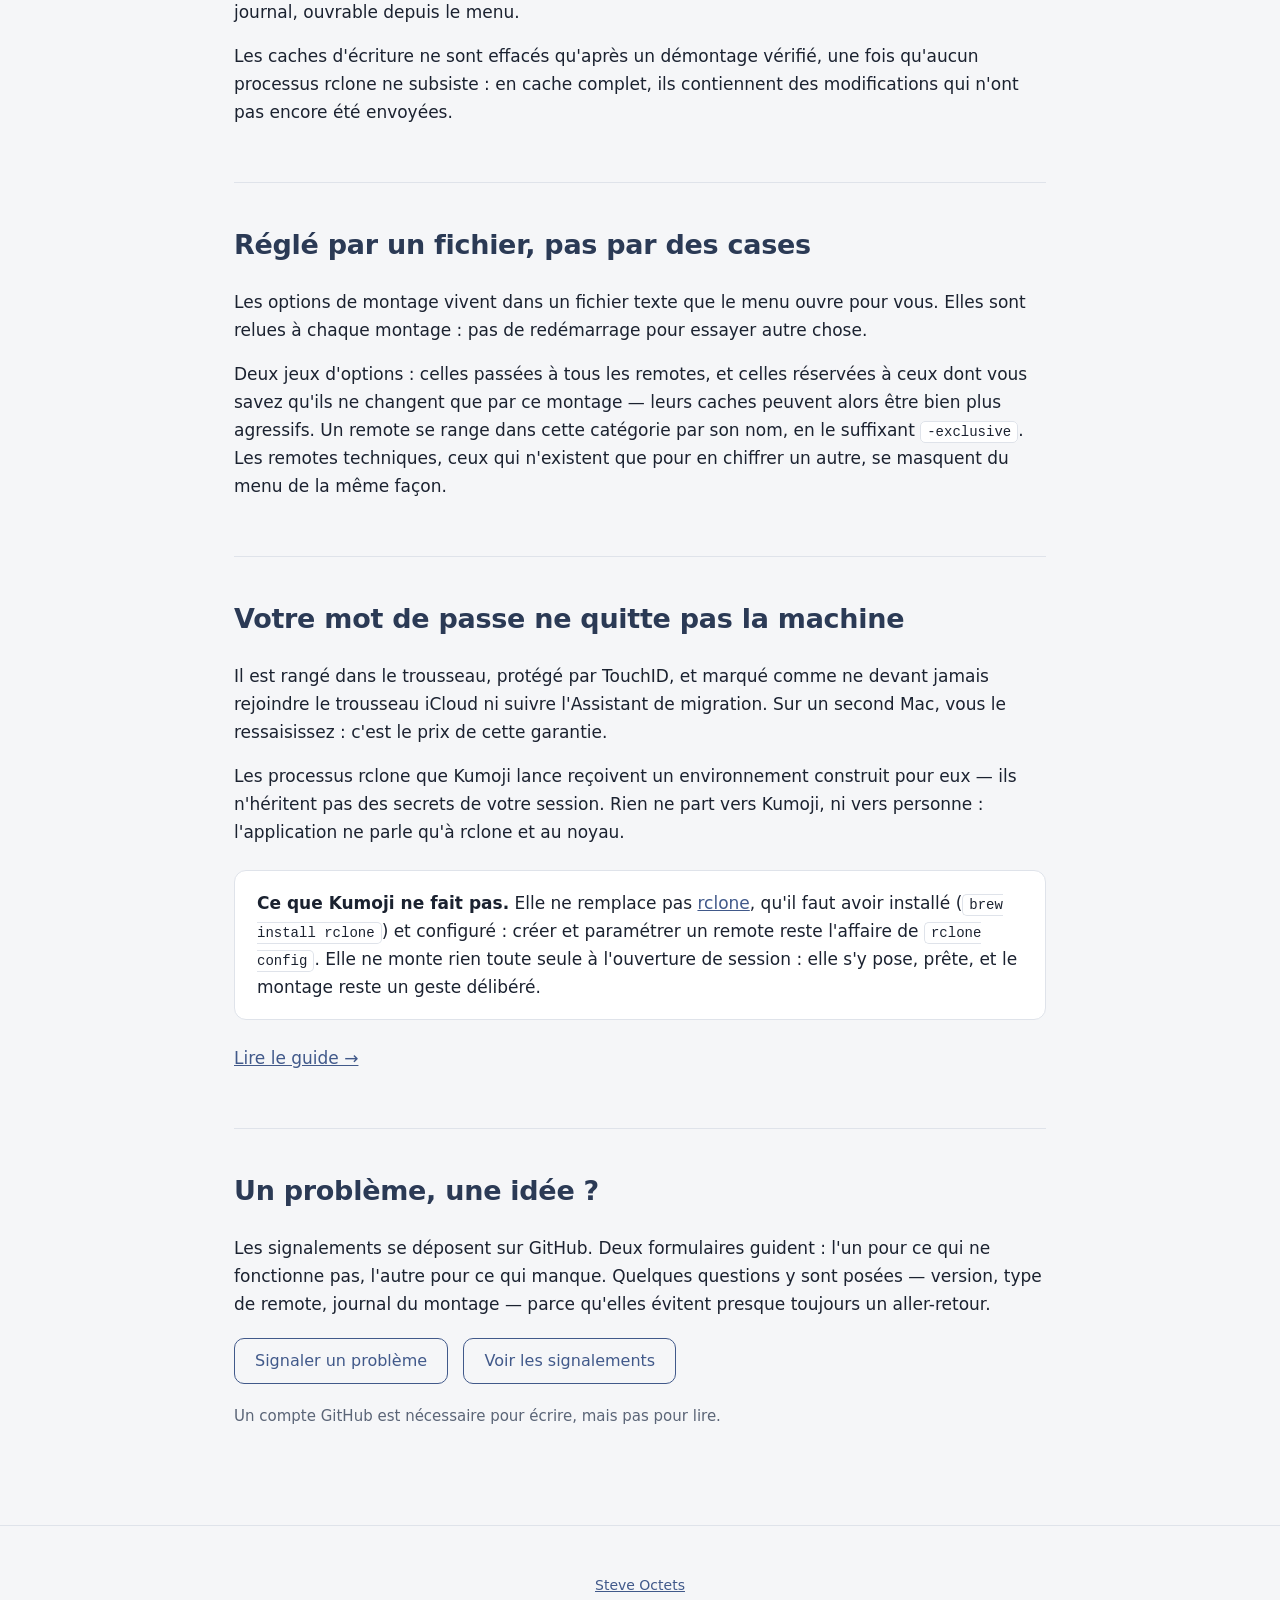
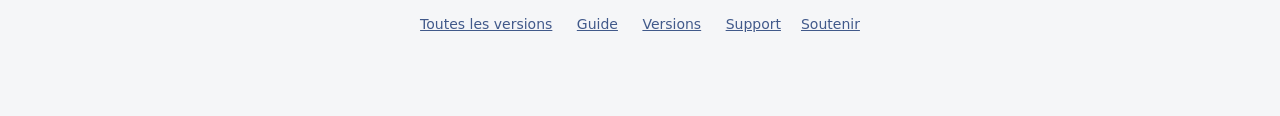
==== commit 4e288d13: "Un lien « Soutenir » dans les pieds de page Ko-fi, don ponctuel. Dans le pied de page et nulle part " ====
--- a/docs/index.html
+++ b/docs/index.html
@@ -210,7 +210,7 @@
         <a href="https://github.com/steveoctets/kumoji/releases">Toutes les versions</a>
         <a href="guide.html">Guide</a>
         <a href="versions.html">Versions</a>
-        <a href="https://github.com/steveoctets/kumoji/issues">Support</a>
+        <a href="https://github.com/steveoctets/kumoji/issues">Support</a><a href="https://ko-fi.com/steveoctets">Soutenir</a>
     </p>
 </footer>
 
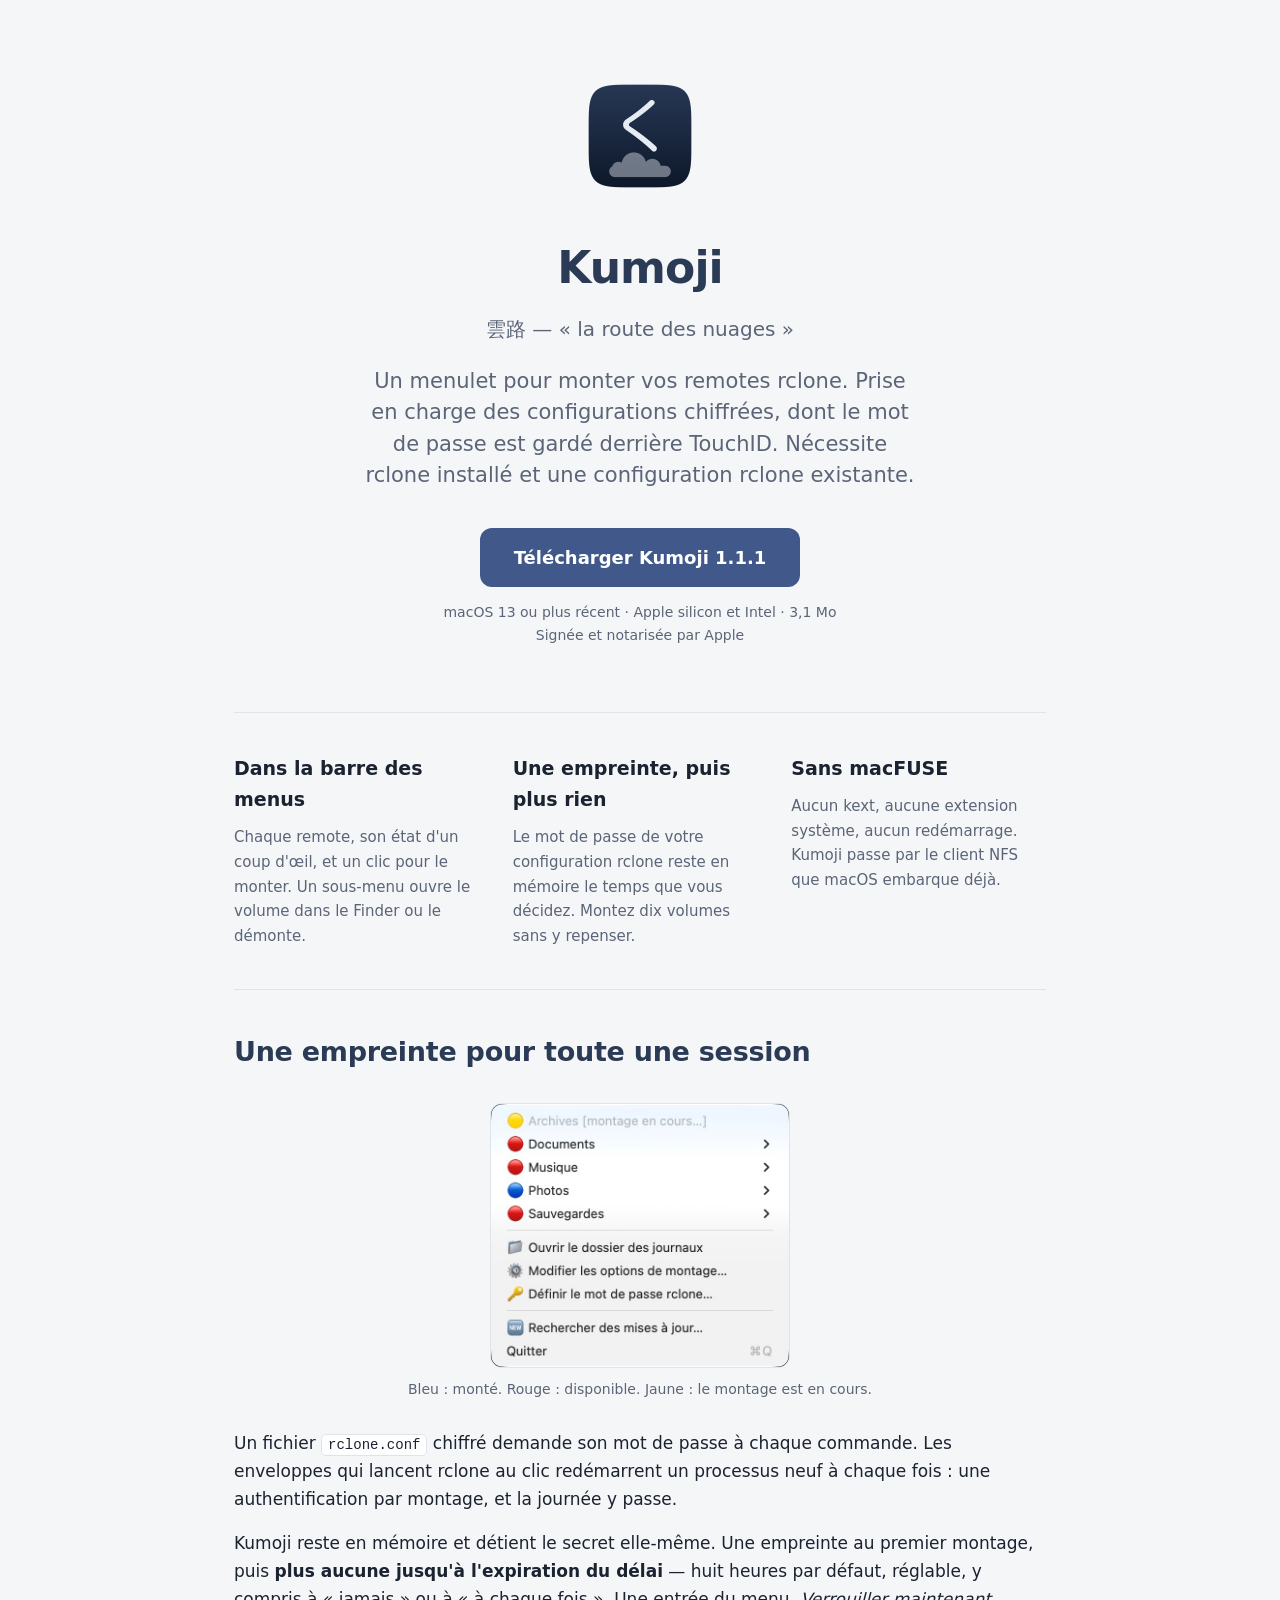
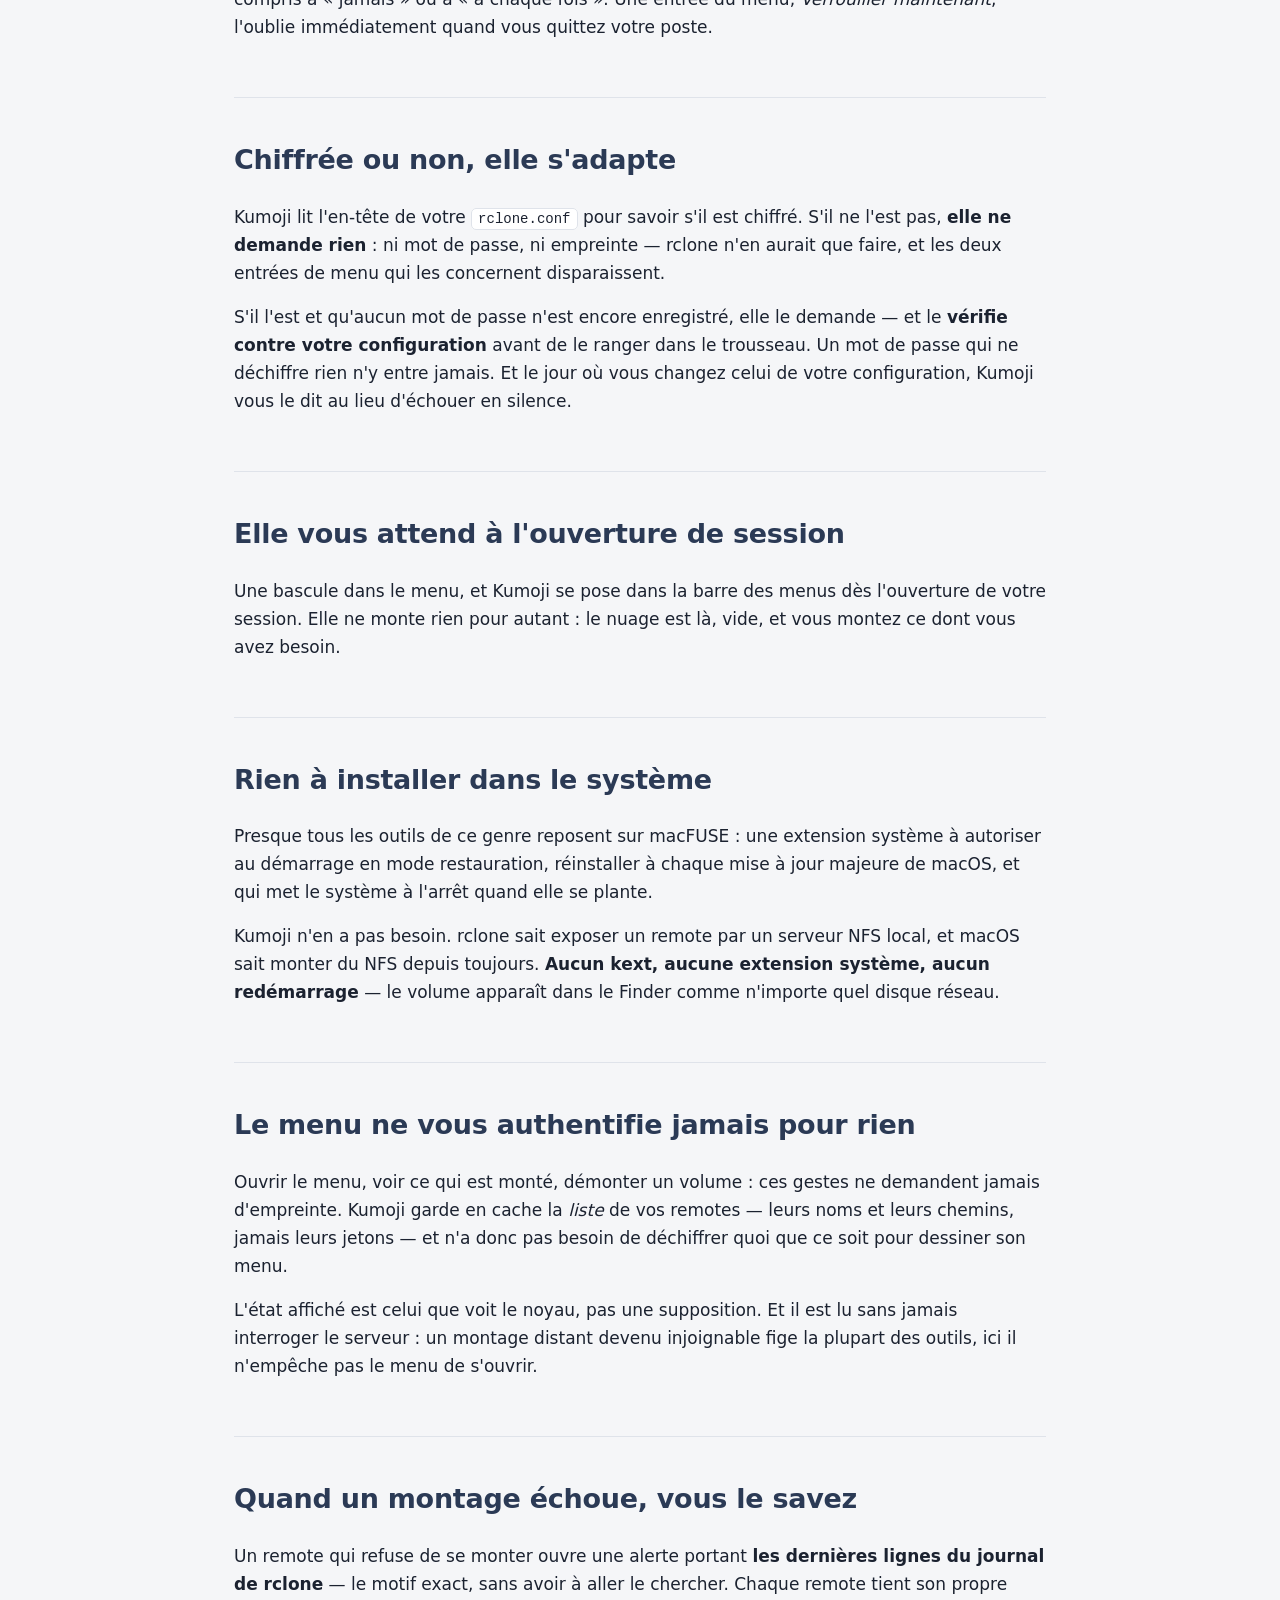
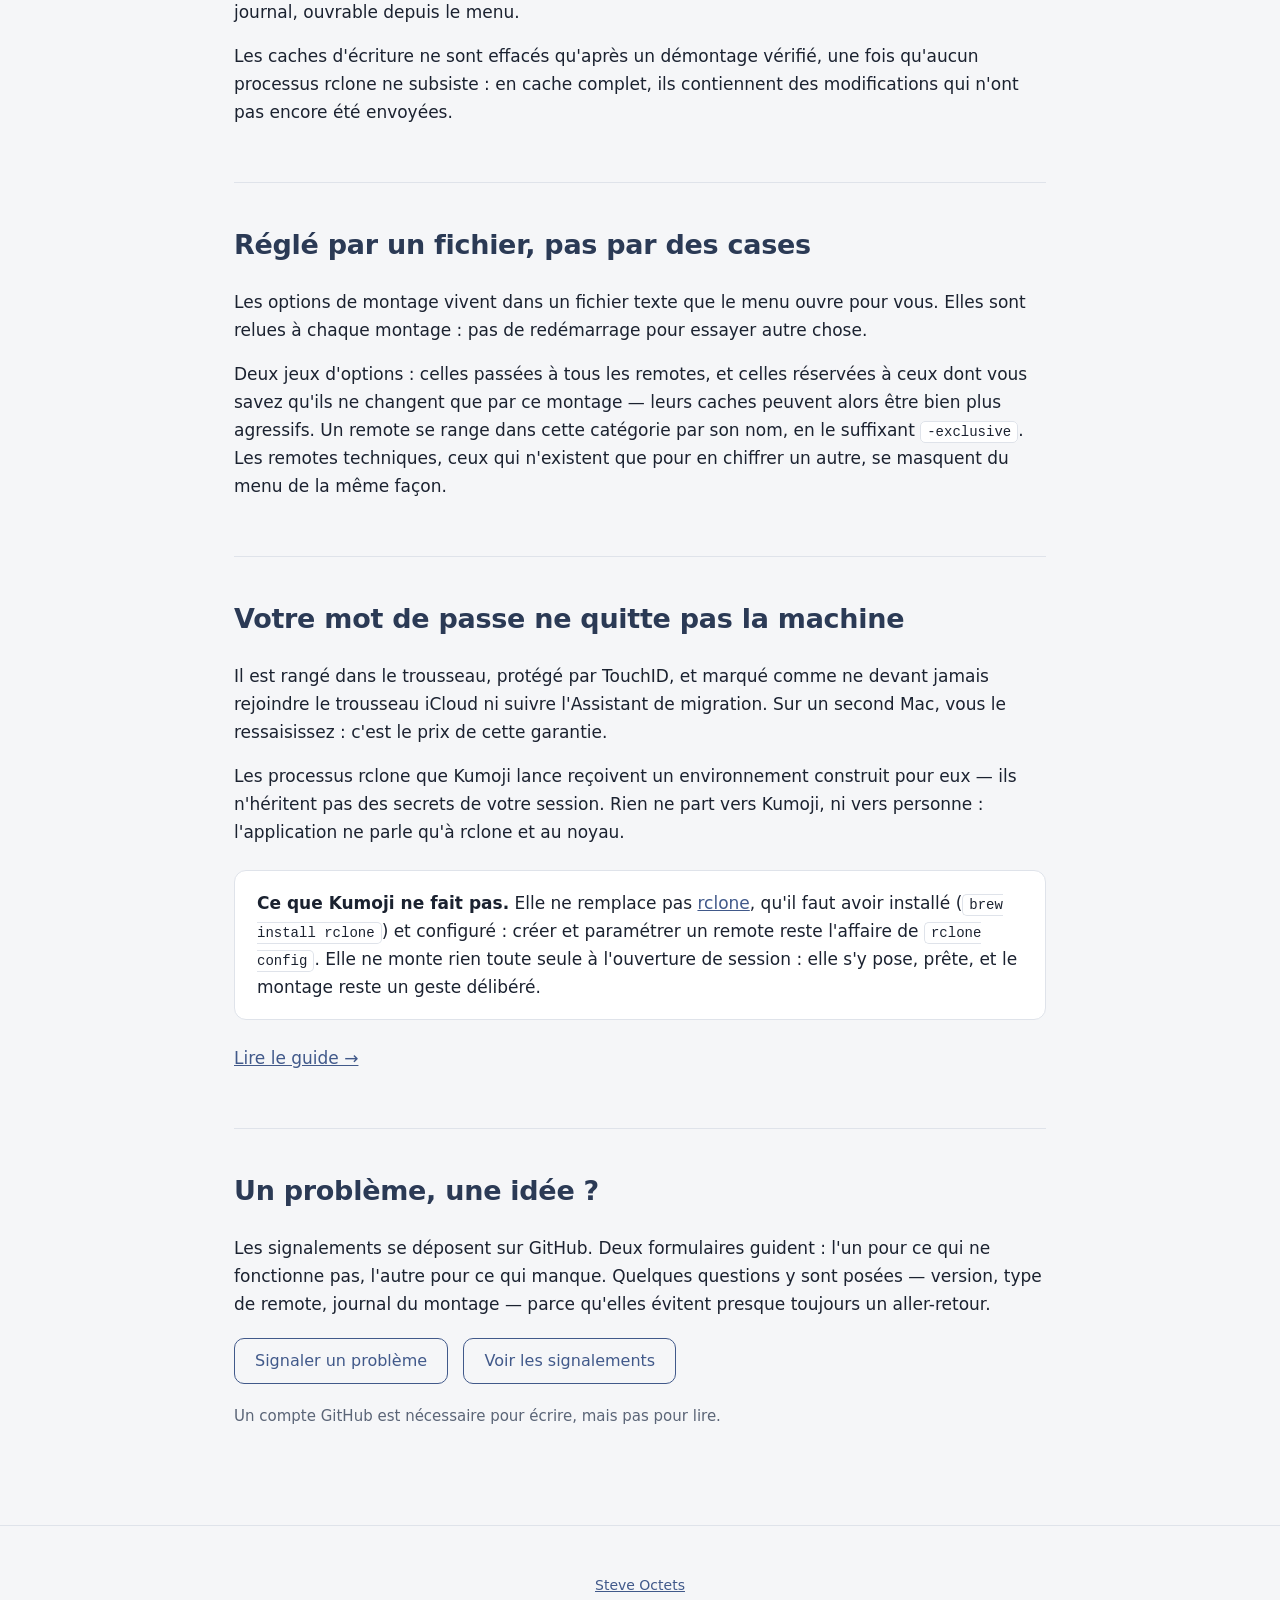
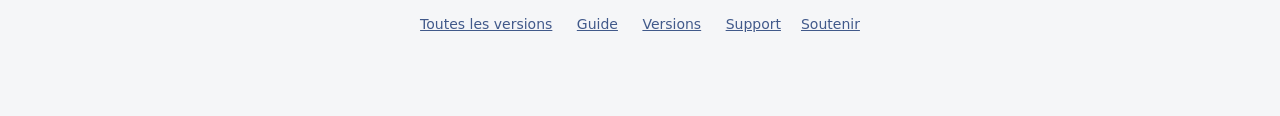
==== commit 2176c5d6: "Version mineure : le lien de soutien" ====
--- a/docs/index.html
+++ b/docs/index.html
@@ -19,8 +19,8 @@
         chiffrées, dont le mot de passe est gardé derrière TouchID. Nécessite rclone installé
         et une configuration rclone existante.
     </p>
-    <a class="telecharger" href="https://github.com/steveoctets/kumoji/releases/latest/download/Kumoji-1.1.zip">
-        Télécharger Kumoji 1.1
+    <a class="telecharger" href="https://github.com/steveoctets/kumoji/releases/latest/download/Kumoji-1.1.1.zip">
+        Télécharger Kumoji 1.1.1
     </a>
     <p class="dessous">
         macOS 13 ou plus récent · Apple silicon et Intel · 3,1 Mo<br>
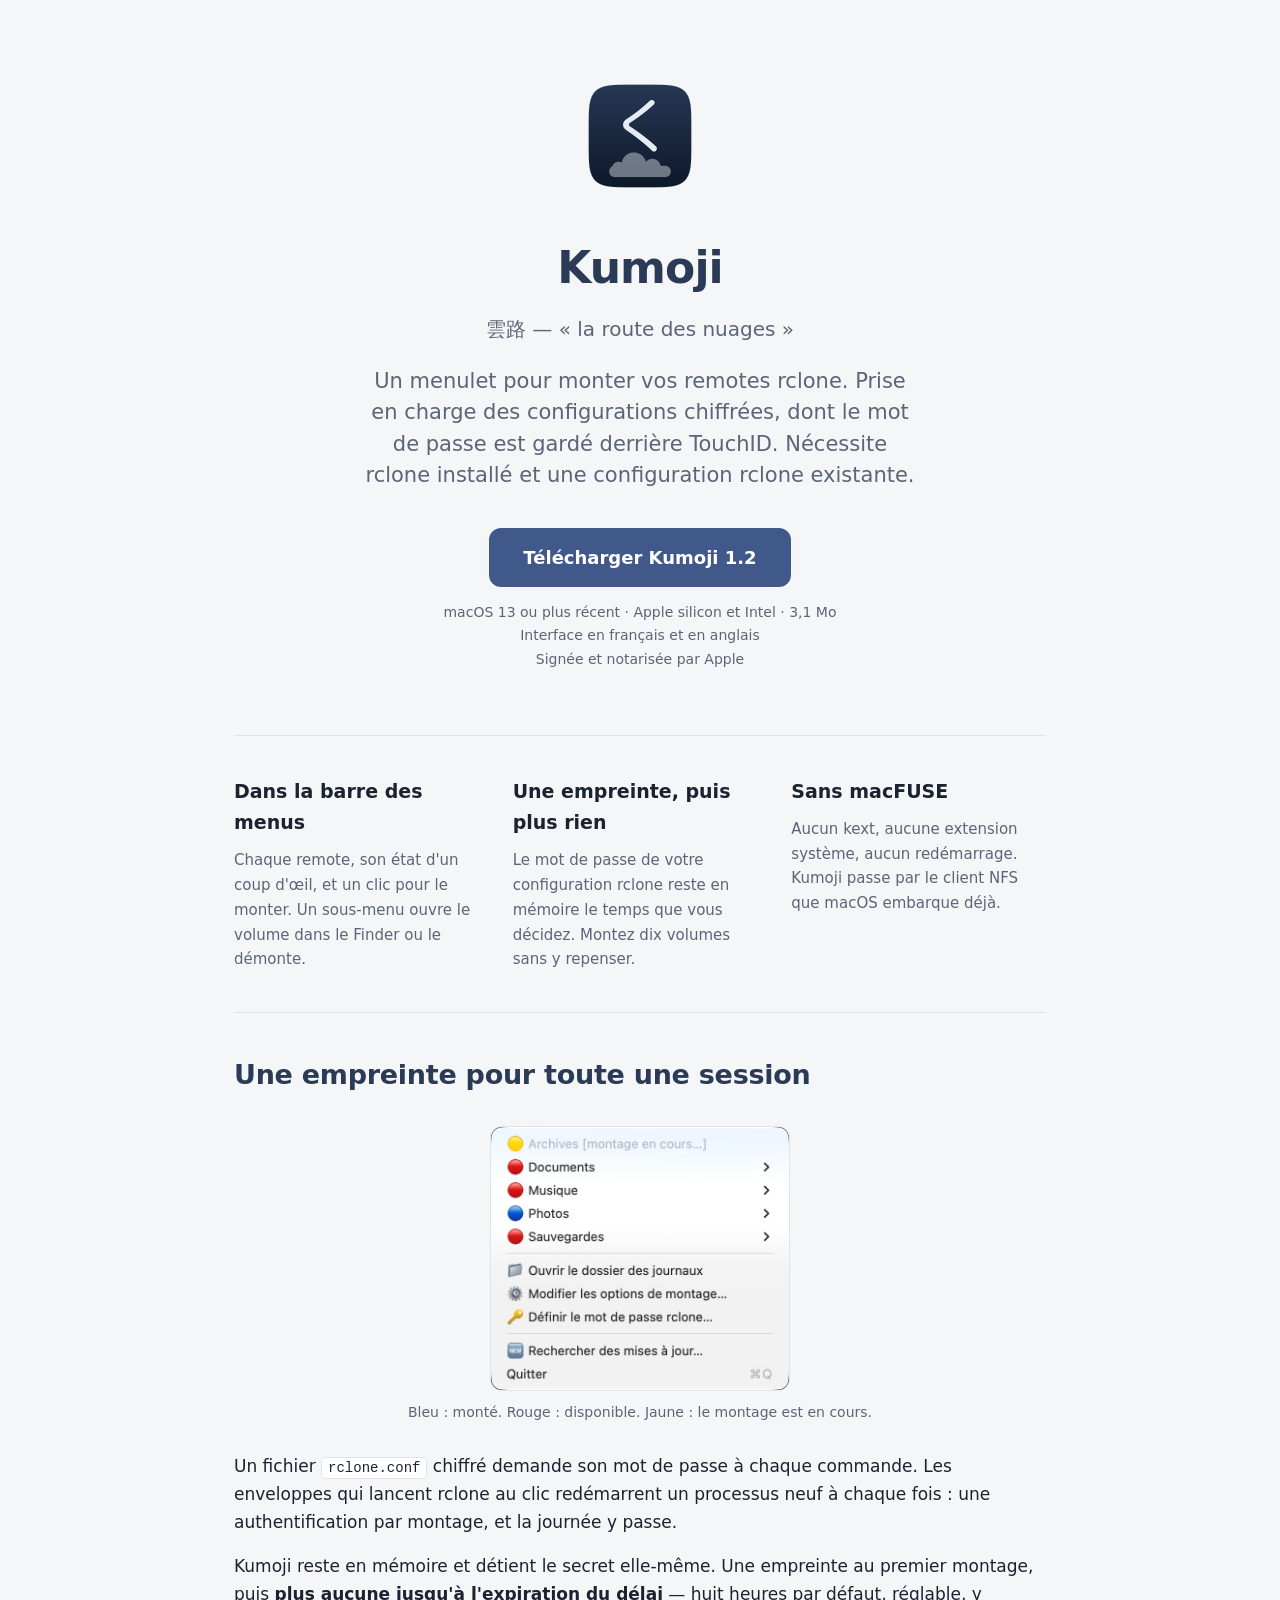
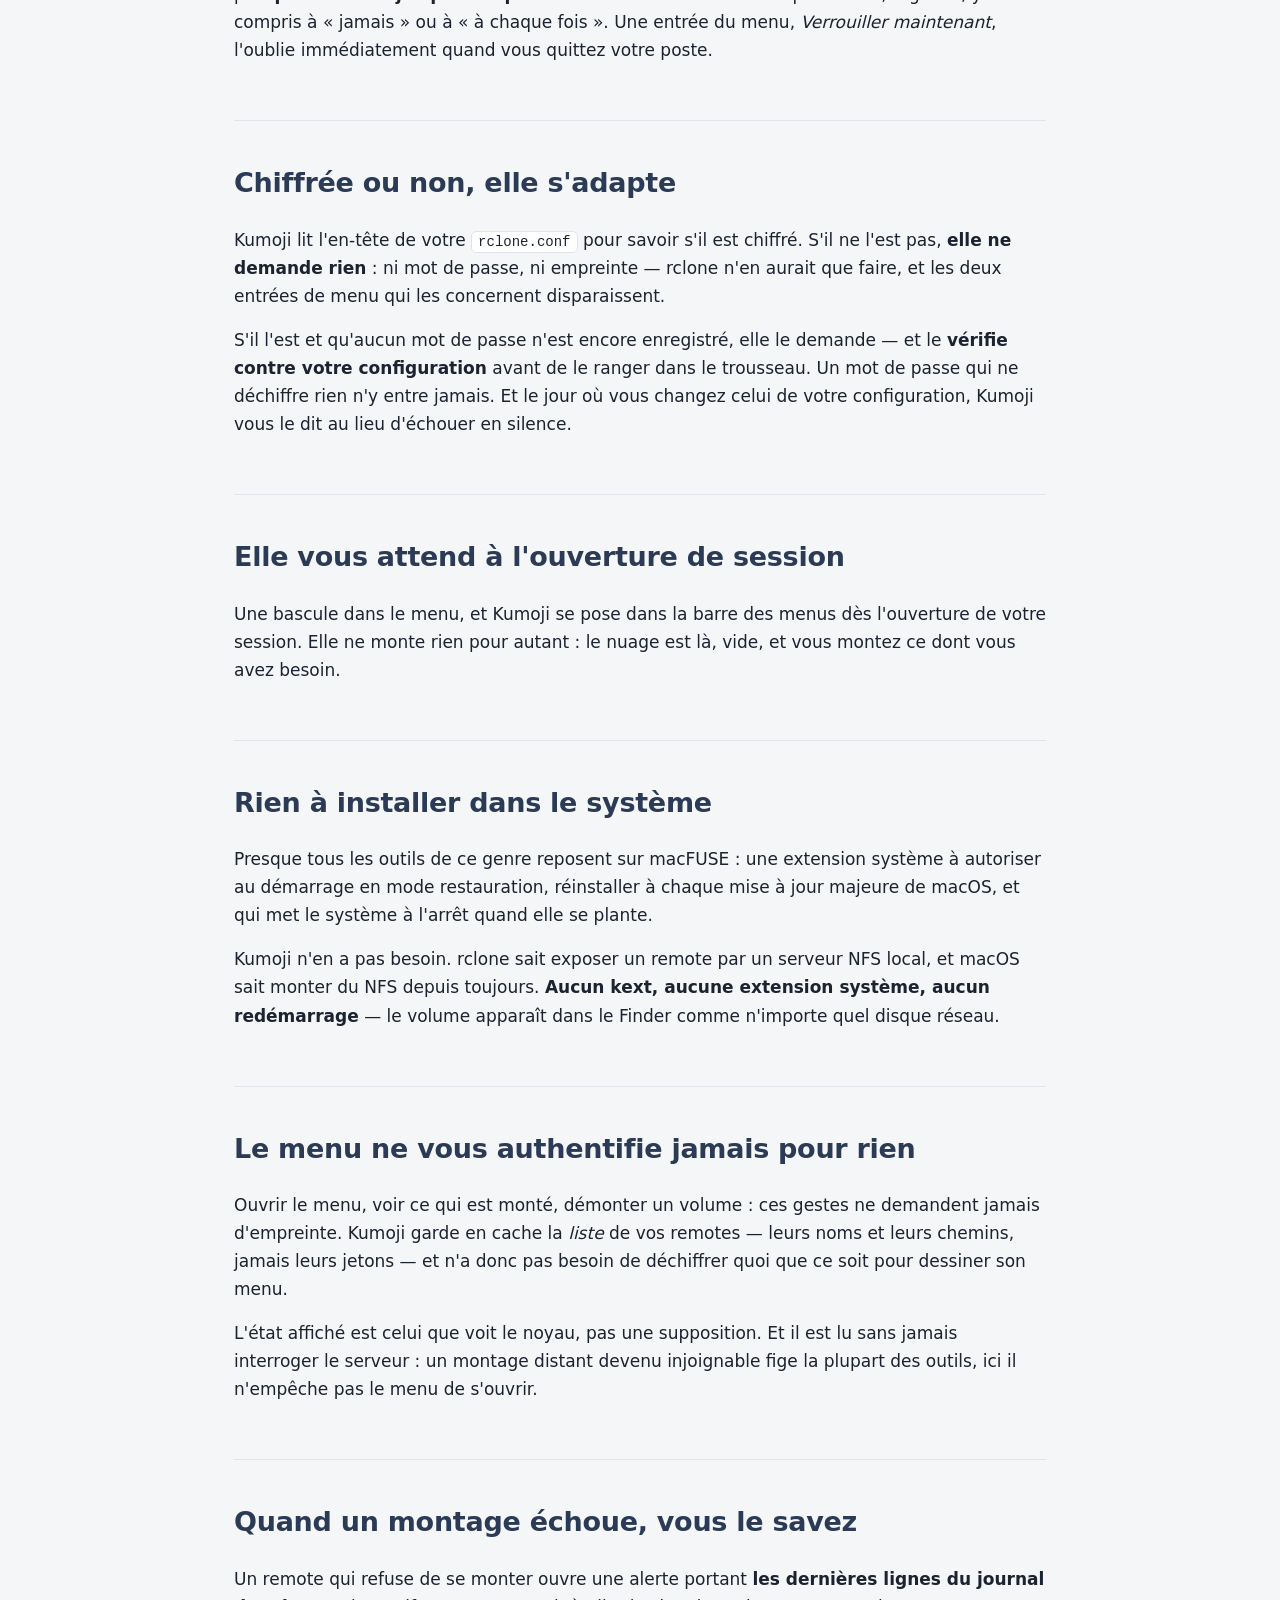
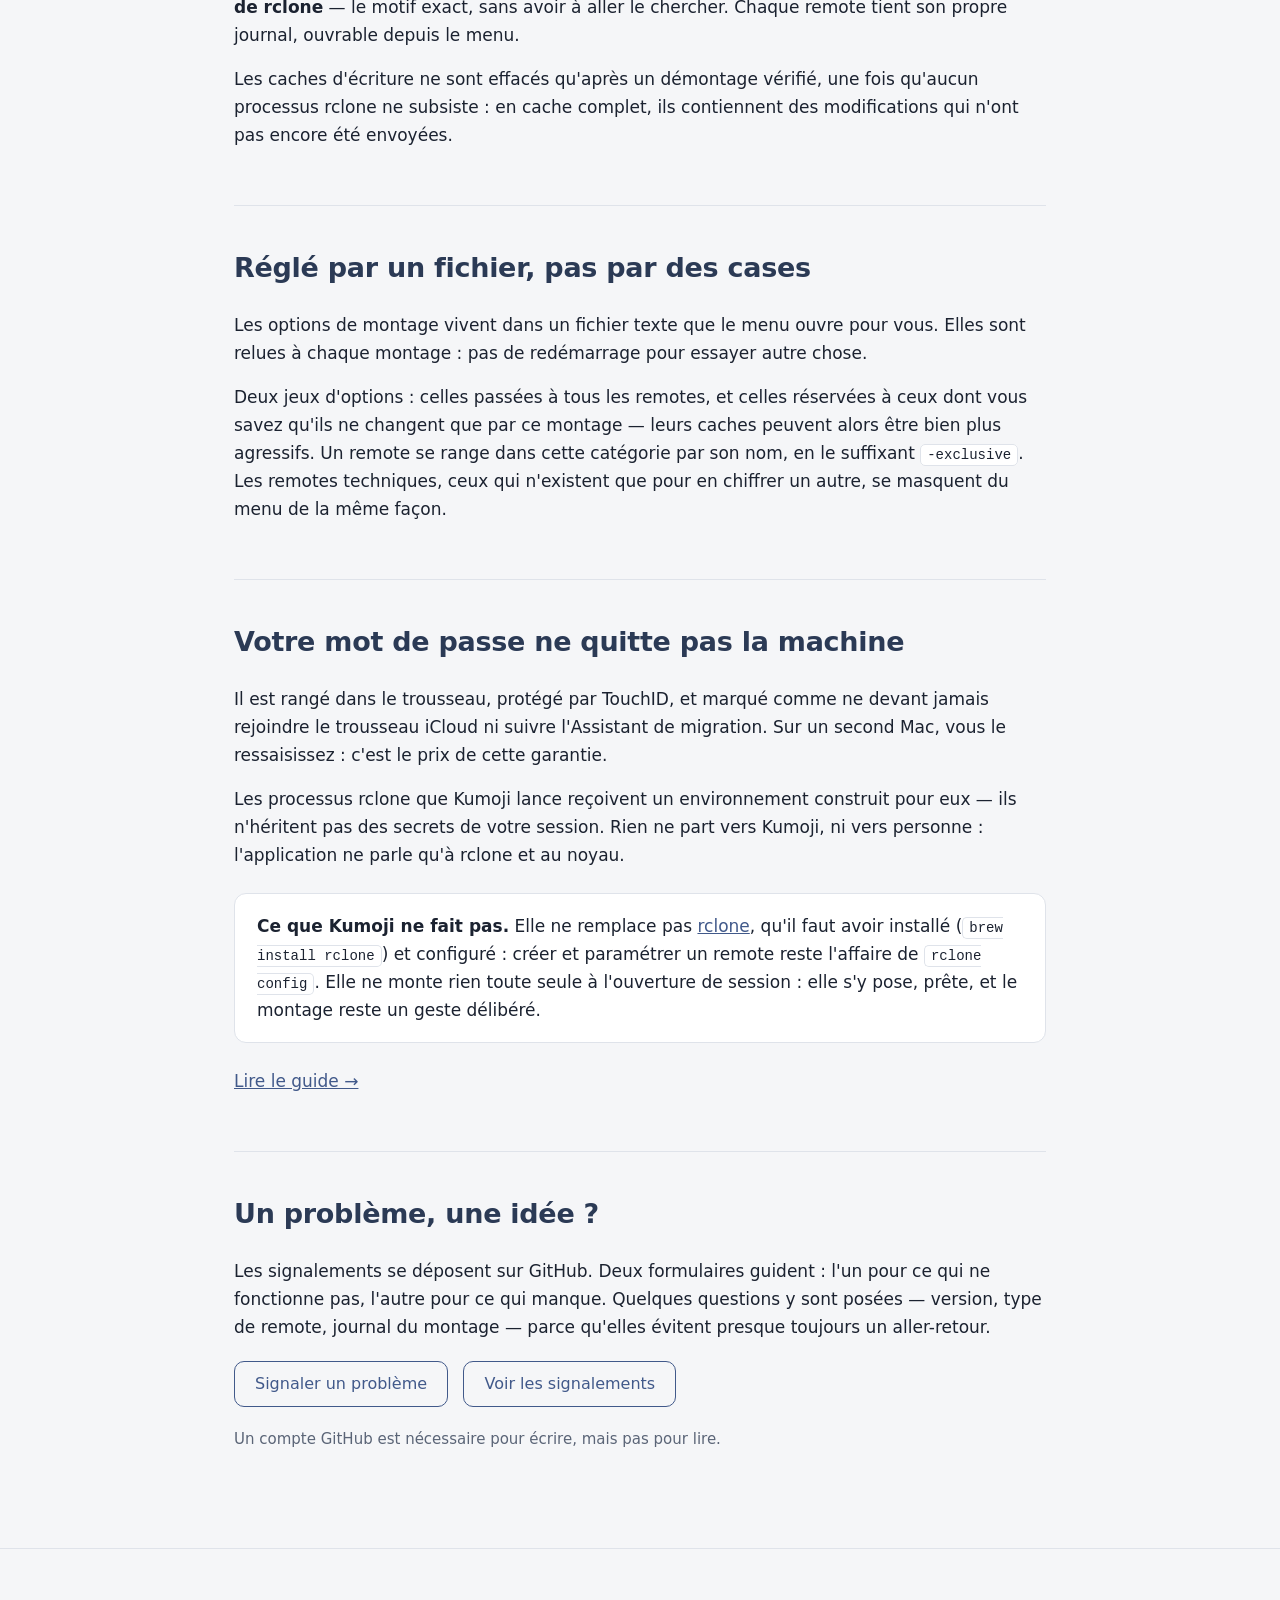
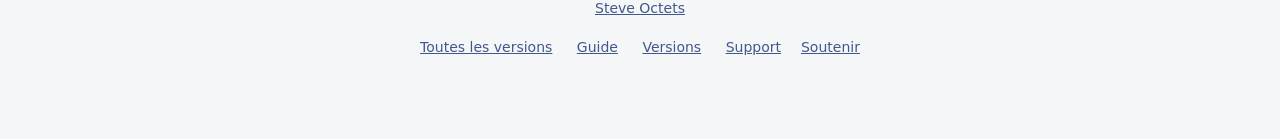
==== commit c6909442: "Kumoji 1.2 La capture anglaise du menu attend dans images/en/ : elle servira quand le site passera e" ====
--- a/docs/index.html
+++ b/docs/index.html
@@ -19,11 +19,12 @@
         chiffrées, dont le mot de passe est gardé derrière TouchID. Nécessite rclone installé
         et une configuration rclone existante.
     </p>
-    <a class="telecharger" href="https://github.com/steveoctets/kumoji/releases/latest/download/Kumoji-1.1.1.zip">
-        Télécharger Kumoji 1.1.1
+    <a class="telecharger" href="https://github.com/steveoctets/kumoji/releases/latest/download/Kumoji-1.2.zip">
+        Télécharger Kumoji 1.2
     </a>
     <p class="dessous">
         macOS 13 ou plus récent · Apple silicon et Intel · 3,1 Mo<br>
+        Interface en français et en anglais<br>
         Signée et notarisée par Apple
     </p>
     <p class="dessous compteur" id="compteur" hidden></p>
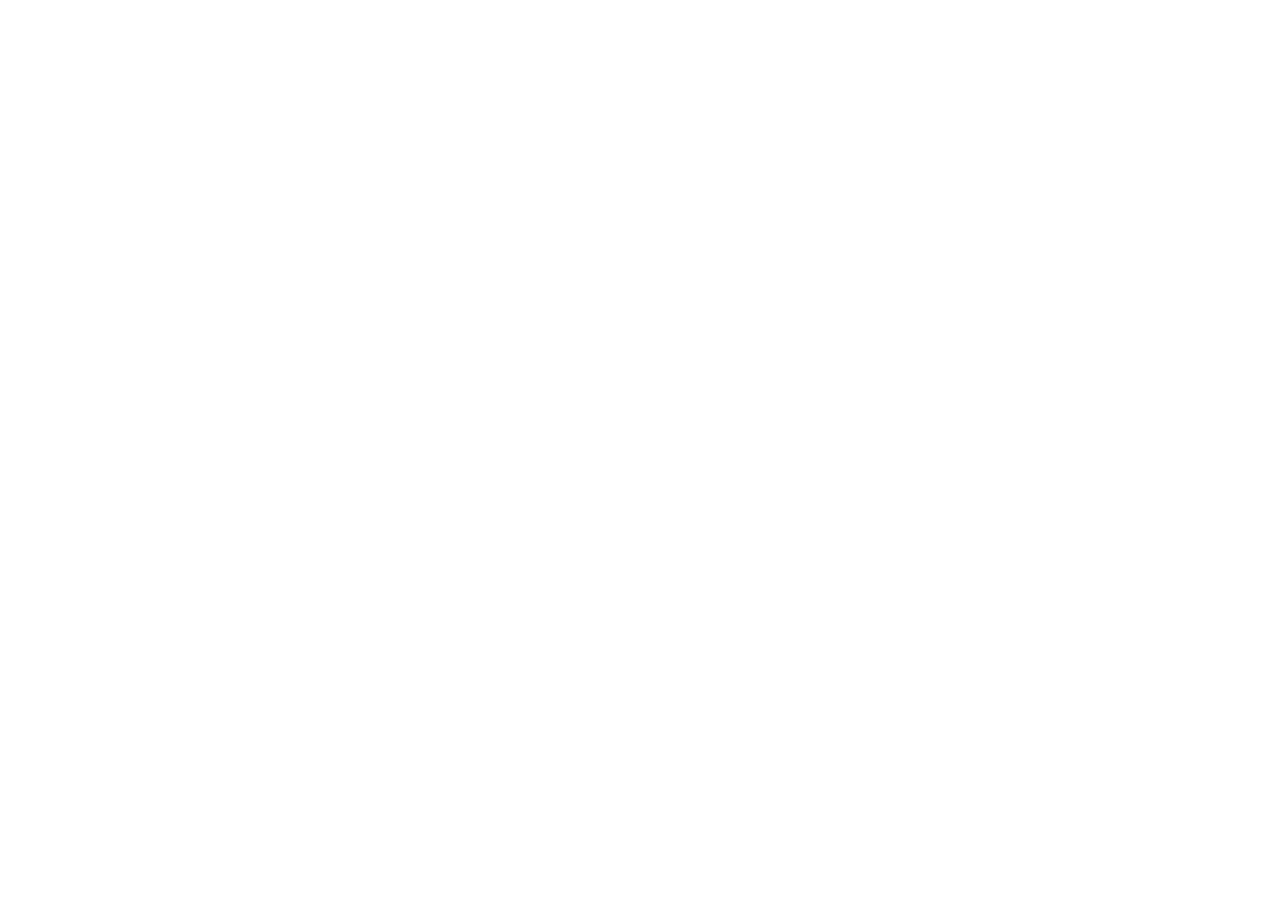
==== commit 8204e0b8: "Les sites en français et en anglais Le français reste à la racine et l'anglais va sous /en/ : quatre" ====
--- a/docs/index.html
+++ b/docs/index.html
@@ -7,6 +7,9 @@
 <meta name="description" content="Un menulet pour monter vos remotes rclone. Prise en charge des configurations chiffrées, dont le mot de passe est gardé derrière TouchID. Nécessite rclone et une configuration rclone existante.">
 <link rel="icon" href="images/icone.png">
 <link rel="stylesheet" href="style.css">
+<link rel="alternate" hreflang="fr" href="https://steveoctets.github.io/kumoji/">
+<link rel="alternate" hreflang="en" href="https://steveoctets.github.io/kumoji/en/">
+<link rel="alternate" hreflang="x-default" href="https://steveoctets.github.io/kumoji/en/">
 </head>
 <body>
 
@@ -213,6 +216,7 @@
         <a href="versions.html">Versions</a>
         <a href="https://github.com/steveoctets/kumoji/issues">Support</a><a href="https://ko-fi.com/steveoctets">Soutenir</a>
     </p>
+    <p class="langues"><strong>FR</strong> · <a href="en/" onclick="try{localStorage.setItem('langue','en')}catch(e){}">EN</a></p>
 </footer>
 
 <script>
@@ -233,5 +237,23 @@
     .catch(() => {});
 </script>
 
+<script>
+// La langue du visiteur, une fois pour toutes.
+//
+// Le choix explicite l'emporte et se souvient ; à défaut, on suit le navigateur. La page
+// française est le contenu, pas une page de redirection : un robot qui n'exécute pas ce
+// script voit du vrai texte, et le hreflang ci-dessus lui dit où trouver l'autre version.
+(function () {
+    var choix = null;
+    try { choix = localStorage.getItem('langue'); } catch (e) {}
+    var ici = document.documentElement.lang;
+    var voulue = choix || (navigator.language || 'en').slice(0, 2).toLowerCase();
+    if (voulue !== 'fr') { voulue = 'en'; }
+    if (voulue === ici) { return; }
+    var autre = document.querySelector('link[rel=alternate][hreflang=' + voulue + ']');
+    if (autre) { location.replace(autre.href); }
+})();
+</script>
+
 </body>
 </html>
--- a/docs/style.css
+++ b/docs/style.css
@@ -102,6 +102,11 @@
 }
 .note p:last-child { margin-bottom: 0; }
 
+/* Le sélecteur de langue : présent, jamais mis en avant. La langue en cours est en
+   gras plutôt que grisée — c'est un repère, pas un bouton désactivé. */
+.langues { margin-top: 14px; font-size: 14px; letter-spacing: 0.04em; }
+.langues strong { color: var(--encre); font-weight: 600; }
+
 footer {
     text-align: center; padding: 48px 24px 64px;
     color: var(--encre-douce); font-size: 14px;
